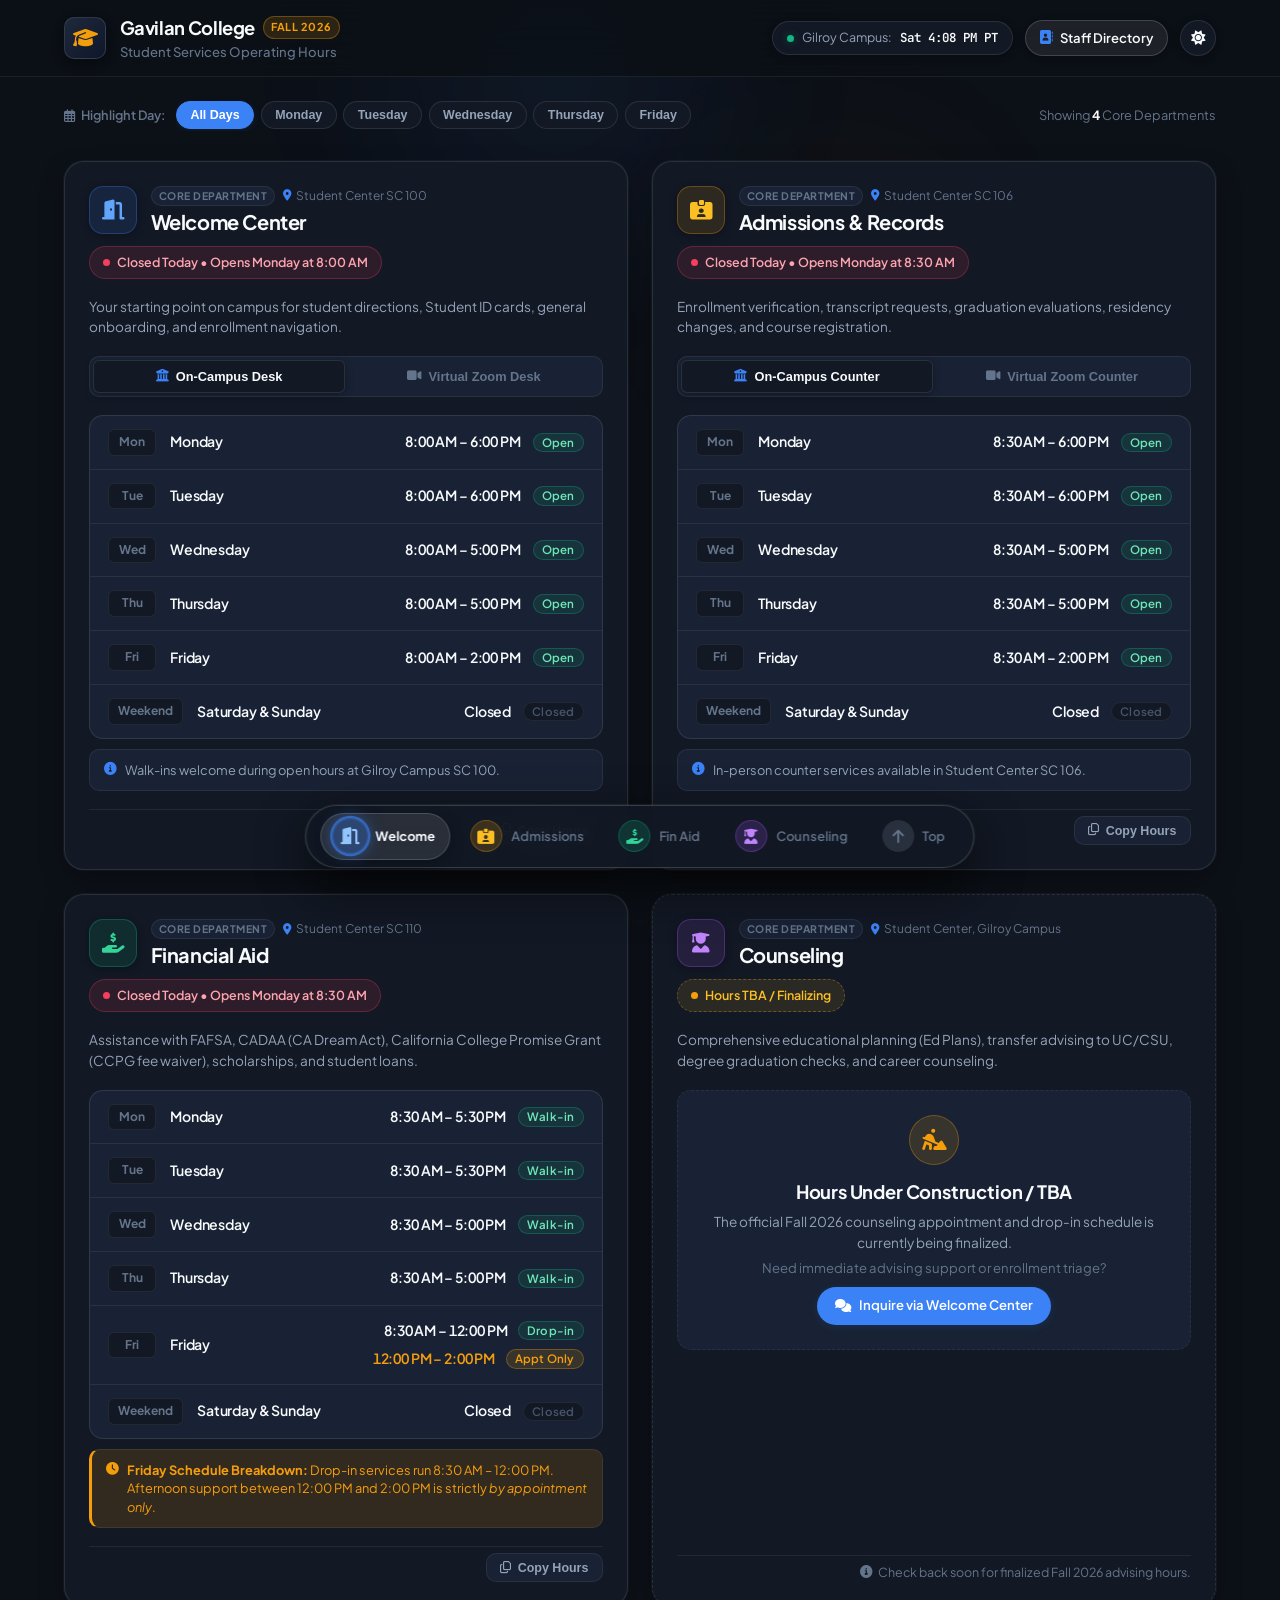
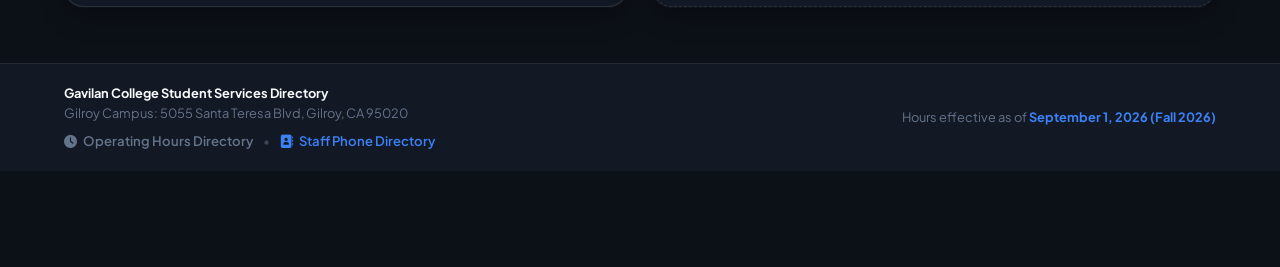
==== index.html @ 933416ef "Add files via upload" ====
<!DOCTYPE html>
<html lang="en" data-theme="dark">
<head>
  <meta charset="UTF-8">
  <meta name="viewport" content="width=device-width, initial-scale=1.0">
  <meta name="description" content="Gavilan College Student Services & Operating Hours Directory. Modern Fall 2026 hours for Welcome Center, Admissions & Records, Financial Aid, and Counseling.">
  <title>Gavilan College | Student Services Hours</title>

  <!-- Google Fonts: Plus Jakarta Sans for high-end modern tech/app aesthetic -->
  <link rel="preconnect" href="https://fonts.googleapis.com">
  <link rel="preconnect" href="https://fonts.gstatic.com" crossorigin>
  <link href="https://fonts.googleapis.com/css2?family=Plus+Jakarta+Sans:wght@400;500;600;700;800&family=JetBrains+Mono:wght@500;600&display=swap" rel="stylesheet">

  <!-- Font Awesome 6 Icons -->
  <link rel="stylesheet" href="https://cdnjs.cloudflare.com/ajax/libs/font-awesome/6.5.1/css/all.min.css">

  <!-- Ultra-Modern Stylesheet -->
  <link rel="stylesheet" href="styles.css">
</head>
<body>

  <!-- Top Navigation / Minimalist Glass Header -->
  <header class="site-header">
    <div class="header-container">
      <a href="#" class="brand-group" aria-label="Gavilan College Student Services Home">
        <div class="brand-logo-badge">
          <i class="fas fa-graduation-cap"></i>
        </div>
        <div class="brand-text">
          <div class="brand-title-row">
            <span class="brand-college">Gavilan College</span>
            <span class="term-badge">Fall 2026</span>
          </div>
          <span class="page-title">Student Services Operating Hours</span>
        </div>
      </a>

      <!-- Live Pacific Time & Theme Toggle -->
      <div class="header-actions">
        <div class="status-indicator">
          <span class="pulse-dot"></span>
          <span class="status-label">Gilroy Campus:</span>
          <strong id="live-pacific-clock" class="live-clock">--:-- -- PT</strong>
        </div>
        <!-- Subtle Staff Directory Link Button -->
        <a href="directory.html" class="header-link-btn" title="View Staff Phone & Extension Directory" aria-label="Staff Phone Directory">
          <i class="fas fa-address-book"></i>
          <span>Staff Directory</span>
        </a>
        <!-- Light / Dark Mode Switcher (Defaults to Dark Mode) -->
        <button id="theme-toggle-btn" class="theme-toggle-btn" title="Toggle Light / Dark Mode" aria-label="Toggle Color Theme">
          <i class="fas fa-sun" id="theme-icon"></i>
        </button>
      </div>
    </div>
  </header>

  <!-- Main Content Layout -->
  <main class="main-wrapper">
    
    <!-- Day Filter & Controls Section -->
    <section class="controls-section" aria-label="Day Filter Controls">
      <div class="controls-container">
        
        <!-- Filter Row: Day Selection Pills -->
        <div class="filter-row">
          <div class="filter-group">
            <span class="filter-title"><i class="far fa-calendar-alt"></i> Highlight Day:</span>
            <div class="day-tabs-group" id="day-tabs" role="tablist">
              <button class="day-tab-btn active" data-day="all" role="tab">All Days</button>
              <button class="day-tab-btn" data-day="1" role="tab">Monday</button>
              <button class="day-tab-btn" data-day="2" role="tab">Tuesday</button>
              <button class="day-tab-btn" data-day="3" role="tab">Wednesday</button>
              <button class="day-tab-btn" data-day="4" role="tab">Thursday</button>
              <button class="day-tab-btn" data-day="5" role="tab">Friday</button>
            </div>
          </div>

          <div class="quick-stats" id="results-count">
            Showing <strong>4</strong> Core Departments
          </div>
        </div>

      </div>
    </section>

    <!-- Services Cards Grid Section -->
    <section class="directory-section">
      <div class="directory-container">

        <div class="services-grid" id="services-grid">

          <!-- ========================================================
               1. WELCOME CENTER CARD
               ======================================================== -->
          <article class="service-card" id="card-welcome-center" data-keywords="welcome center info orientation front desk campus tour student id help directions navigation">
            <div class="card-header">
              <div class="card-title-group">
                <div class="dept-icon-box icon-blue">
                  <i class="fas fa-door-open"></i>
                </div>
                <div>
                  <div class="dept-meta">
                    <span class="badge-core">Core Department</span>
                    <span class="dept-location"><i class="fas fa-location-dot"></i> Student Center SC 100</span>
                  </div>
                  <h2 class="dept-name">Welcome Center</h2>
                </div>
              </div>
              <div class="live-status-pill status-calc" data-dept="welcome-center">
                <span class="status-dot"></span>
                <span class="status-text">Checking hours...</span>
              </div>
            </div>

            <p class="dept-desc">
              Your starting point on campus for student directions, Student ID cards, general onboarding, and enrollment navigation.
            </p>

            <!-- Delivery Mode Selector (Campus Desk vs Virtual Zoom) -->
            <div class="mode-tabs" role="tablist">
              <button class="mode-btn active" data-target="welcome-inperson" role="tab" aria-selected="true">
                <i class="fas fa-building-columns"></i> On-Campus Desk
              </button>
              <button class="mode-btn" data-target="welcome-zoom" role="tab" aria-selected="false">
                <i class="fas fa-video"></i> Virtual Zoom Desk
              </button>
            </div>

            <!-- In-Person Hours List -->
            <div class="schedule-panel active" id="welcome-inperson">
              <div class="schedule-list-wrap">
                <div class="schedule-row day-row" data-day="1">
                  <div class="schedule-row-left">
                    <span class="day-badge">Mon</span>
                    <span class="day-full-name">Monday</span>
                  </div>
                  <div class="schedule-row-right">
                    <span class="time-slot">8:00 AM – 6:00 PM</span>
                    <span class="badge-tag tag-open">Open</span>
                  </div>
                </div>
                <div class="schedule-row day-row" data-day="2">
                  <div class="schedule-row-left">
                    <span class="day-badge">Tue</span>
                    <span class="day-full-name">Tuesday</span>
                  </div>
                  <div class="schedule-row-right">
                    <span class="time-slot">8:00 AM – 6:00 PM</span>
                    <span class="badge-tag tag-open">Open</span>
                  </div>
                </div>
                <div class="schedule-row day-row" data-day="3">
                  <div class="schedule-row-left">
                    <span class="day-badge">Wed</span>
                    <span class="day-full-name">Wednesday</span>
                  </div>
                  <div class="schedule-row-right">
                    <span class="time-slot">8:00 AM – 5:00 PM</span>
                    <span class="badge-tag tag-open">Open</span>
                  </div>
                </div>
                <div class="schedule-row day-row" data-day="4">
                  <div class="schedule-row-left">
                    <span class="day-badge">Thu</span>
                    <span class="day-full-name">Thursday</span>
                  </div>
                  <div class="schedule-row-right">
                    <span class="time-slot">8:00 AM – 5:00 PM</span>
                    <span class="badge-tag tag-open">Open</span>
                  </div>
                </div>
                <div class="schedule-row day-row" data-day="5">
                  <div class="schedule-row-left">
                    <span class="day-badge">Fri</span>
                    <span class="day-full-name">Friday</span>
                  </div>
                  <div class="schedule-row-right">
                    <span class="time-slot">8:00 AM – 2:00 PM</span>
                    <span class="badge-tag tag-open">Open</span>
                  </div>
                </div>
                <div class="schedule-row day-row" data-day="6">
                  <div class="schedule-row-left">
                    <span class="day-badge">Weekend</span>
                    <span class="day-full-name text-muted">Saturday &amp; Sunday</span>
                  </div>
                  <div class="schedule-row-right">
                    <span class="time-slot text-muted">Closed</span>
                    <span class="badge-tag tag-closed">Closed</span>
                  </div>
                </div>
              </div>
              <div class="schedule-note">
                <i class="fas fa-info-circle"></i>
                <span>Walk-ins welcome during open hours at Gilroy Campus SC 100.</span>
              </div>
            </div>

            <!-- Zoom Hours List -->
            <div class="schedule-panel" id="welcome-zoom" style="display: none;">
              <div class="schedule-list-wrap">
                <div class="schedule-row day-row" data-day="1">
                  <div class="schedule-row-left">
                    <span class="day-badge">Mon</span>
                    <span class="day-full-name">Monday</span>
                  </div>
                  <div class="schedule-row-right">
                    <span class="time-slot">8:00 AM – 6:00 PM</span>
                    <span class="badge-tag tag-zoom">Zoom Desk</span>
                  </div>
                </div>
                <div class="schedule-row day-row" data-day="2">
                  <div class="schedule-row-left">
                    <span class="day-badge">Tue</span>
                    <span class="day-full-name">Tuesday</span>
                  </div>
                  <div class="schedule-row-right">
                    <span class="time-slot">8:00 AM – 6:00 PM</span>
                    <span class="badge-tag tag-zoom">Zoom Desk</span>
                  </div>
                </div>
                <div class="schedule-row day-row" data-day="3">
                  <div class="schedule-row-left">
                    <span class="day-badge">Wed</span>
                    <span class="day-full-name">Wednesday</span>
                  </div>
                  <div class="schedule-row-right">
                    <span class="time-slot">8:00 AM – 5:00 PM</span>
                    <span class="badge-tag tag-zoom">Zoom Desk</span>
                  </div>
                </div>
                <div class="schedule-row day-row" data-day="4">
                  <div class="schedule-row-left">
                    <span class="day-badge">Thu</span>
                    <span class="day-full-name">Thursday</span>
                  </div>
                  <div class="schedule-row-right">
                    <span class="time-slot">8:00 AM – 5:00 PM</span>
                    <span class="badge-tag tag-zoom">Zoom Desk</span>
                  </div>
                </div>
                <div class="schedule-row day-row" data-day="5">
                  <div class="schedule-row-left">
                    <span class="day-badge">Fri</span>
                    <span class="day-full-name">Friday</span>
                  </div>
                  <div class="schedule-row-right">
                    <span class="time-slot">8:00 AM – 2:00 PM</span>
                    <span class="badge-tag tag-zoom">Zoom Desk</span>
                  </div>
                </div>
                <div class="schedule-row day-row" data-day="6">
                  <div class="schedule-row-left">
                    <span class="day-badge">Weekend</span>
                    <span class="day-full-name text-muted">Saturday &amp; Sunday</span>
                  </div>
                  <div class="schedule-row-right">
                    <span class="time-slot text-muted">Closed</span>
                    <span class="badge-tag tag-closed">Closed</span>
                  </div>
                </div>
              </div>
              <div class="schedule-note">
                <i class="fas fa-video"></i>
                <span>Virtual Zoom lobby mirrors standard Welcome Center desk hours.</span>
              </div>
            </div>

            <div class="card-footer">
              <button class="btn-copy-hours" data-card="card-welcome-center">
                <i class="far fa-copy"></i> Copy Hours
              </button>
            </div>
          </article>


          <!-- ========================================================
               2. ADMISSIONS AND RECORDS CARD
               ======================================================== -->
          <article class="service-card" id="card-admissions-records" data-keywords="admissions records a&r transcripts registration enroll classes graduation residency petition">
            <div class="card-header">
              <div class="card-title-group">
                <div class="dept-icon-box icon-gold">
                  <i class="fas fa-id-card-clip"></i>
                </div>
                <div>
                  <div class="dept-meta">
                    <span class="badge-core">Core Department</span>
                    <span class="dept-location"><i class="fas fa-location-dot"></i> Student Center SC 106</span>
                  </div>
                  <h2 class="dept-name">Admissions &amp; Records</h2>
                </div>
              </div>
              <div class="live-status-pill status-calc" data-dept="admissions-records">
                <span class="status-dot"></span>
                <span class="status-text">Checking hours...</span>
              </div>
            </div>

            <p class="dept-desc">
              Enrollment verification, transcript requests, graduation evaluations, residency changes, and course registration.
            </p>

            <!-- Delivery Mode Selector -->
            <div class="mode-tabs" role="tablist">
              <button class="mode-btn active" data-target="ar-inperson" role="tab" aria-selected="true">
                <i class="fas fa-building-columns"></i> On-Campus Counter
              </button>
              <button class="mode-btn" data-target="ar-zoom" role="tab" aria-selected="false">
                <i class="fas fa-video"></i> Virtual Zoom Counter
              </button>
            </div>

            <!-- In-Person Hours List -->
            <div class="schedule-panel active" id="ar-inperson">
              <div class="schedule-list-wrap">
                <div class="schedule-row day-row" data-day="1">
                  <div class="schedule-row-left">
                    <span class="day-badge">Mon</span>
                    <span class="day-full-name">Monday</span>
                  </div>
                  <div class="schedule-row-right">
                    <span class="time-slot">8:30 AM – 6:00 PM</span>
                    <span class="badge-tag tag-open">Open</span>
                  </div>
                </div>
                <div class="schedule-row day-row" data-day="2">
                  <div class="schedule-row-left">
                    <span class="day-badge">Tue</span>
                    <span class="day-full-name">Tuesday</span>
                  </div>
                  <div class="schedule-row-right">
                    <span class="time-slot">8:30 AM – 6:00 PM</span>
                    <span class="badge-tag tag-open">Open</span>
                  </div>
                </div>
                <div class="schedule-row day-row" data-day="3">
                  <div class="schedule-row-left">
                    <span class="day-badge">Wed</span>
                    <span class="day-full-name">Wednesday</span>
                  </div>
                  <div class="schedule-row-right">
                    <span class="time-slot">8:30 AM – 5:00 PM</span>
                    <span class="badge-tag tag-open">Open</span>
                  </div>
                </div>
                <div class="schedule-row day-row" data-day="4">
                  <div class="schedule-row-left">
                    <span class="day-badge">Thu</span>
                    <span class="day-full-name">Thursday</span>
                  </div>
                  <div class="schedule-row-right">
                    <span class="time-slot">8:30 AM – 5:00 PM</span>
                    <span class="badge-tag tag-open">Open</span>
                  </div>
                </div>
                <div class="schedule-row day-row" data-day="5">
                  <div class="schedule-row-left">
                    <span class="day-badge">Fri</span>
                    <span class="day-full-name">Friday</span>
                  </div>
                  <div class="schedule-row-right">
                    <span class="time-slot">8:30 AM – 2:00 PM</span>
                    <span class="badge-tag tag-open">Open</span>
                  </div>
                </div>
                <div class="schedule-row day-row" data-day="6">
                  <div class="schedule-row-left">
                    <span class="day-badge">Weekend</span>
                    <span class="day-full-name text-muted">Saturday &amp; Sunday</span>
                  </div>
                  <div class="schedule-row-right">
                    <span class="time-slot text-muted">Closed</span>
                    <span class="badge-tag tag-closed">Closed</span>
                  </div>
                </div>
              </div>
              <div class="schedule-note">
                <i class="fas fa-info-circle"></i>
                <span>In-person counter services available in Student Center SC 106.</span>
              </div>
            </div>

            <!-- Zoom Hours List -->
            <div class="schedule-panel" id="ar-zoom" style="display: none;">
              <div class="schedule-list-wrap">
                <div class="schedule-row day-row" data-day="1">
                  <div class="schedule-row-left">
                    <span class="day-badge">Mon</span>
                    <span class="day-full-name">Monday</span>
                  </div>
                  <div class="schedule-row-right">
                    <span class="time-slot">10:00 AM – 3:00 PM</span>
                    <span class="badge-tag tag-zoom">Zoom Desk</span>
                  </div>
                </div>
                <div class="schedule-row day-row" data-day="2">
                  <div class="schedule-row-left">
                    <span class="day-badge">Tue</span>
                    <span class="day-full-name">Tuesday</span>
                  </div>
                  <div class="schedule-row-right">
                    <span class="time-slot">10:00 AM – 3:00 PM</span>
                    <span class="badge-tag tag-zoom">Zoom Desk</span>
                  </div>
                </div>
                <div class="schedule-row day-row" data-day="3">
                  <div class="schedule-row-left">
                    <span class="day-badge">Wed</span>
                    <span class="day-full-name">Wednesday</span>
                  </div>
                  <div class="schedule-row-right">
                    <span class="time-slot">10:00 AM – 3:00 PM</span>
                    <span class="badge-tag tag-zoom">Zoom Desk</span>
                  </div>
                </div>
                <div class="schedule-row day-row" data-day="4">
                  <div class="schedule-row-left">
                    <span class="day-badge">Thu</span>
                    <span class="day-full-name">Thursday</span>
                  </div>
                  <div class="schedule-row-right">
                    <span class="time-slot">10:00 AM – 3:00 PM</span>
                    <span class="badge-tag tag-zoom">Zoom Desk</span>
                  </div>
                </div>
                <div class="schedule-row day-row" data-day="5">
                  <div class="schedule-row-left">
                    <span class="day-badge">Fri</span>
                    <span class="day-full-name text-muted">Friday</span>
                  </div>
                  <div class="schedule-row-right">
                    <span class="time-slot text-muted">Not Available</span>
                    <span class="badge-tag tag-closed">Unavailable</span>
                  </div>
                </div>
                <div class="schedule-row day-row" data-day="6">
                  <div class="schedule-row-left">
                    <span class="day-badge">Weekend</span>
                    <span class="day-full-name text-muted">Saturday &amp; Sunday</span>
                  </div>
                  <div class="schedule-row-right">
                    <span class="time-slot text-muted">Closed</span>
                    <span class="badge-tag tag-closed">Closed</span>
                  </div>
                </div>
              </div>
              <div class="schedule-note alert-warning">
                <i class="fas fa-exclamation-triangle"></i>
                <span><strong>Friday Notice:</strong> Zoom counter is Not Available on Fridays. Please visit the in-person counter (8:30 AM – 2:00 PM).</span>
              </div>
            </div>

            <div class="card-footer">
              <button class="btn-copy-hours" data-card="card-admissions-records">
                <i class="far fa-copy"></i> Copy Hours
              </button>
            </div>
          </article>


          <!-- ========================================================
               3. FINANCIAL AID CARD
               ======================================================== -->
          <article class="service-card" id="card-financial-aid" data-keywords="financial aid fafsa dream act grants scholarships loans promise grant fee waiver tuition money">
            <div class="card-header">
              <div class="card-title-group">
                <div class="dept-icon-box icon-emerald">
                  <i class="fas fa-hand-holding-dollar"></i>
                </div>
                <div>
                  <div class="dept-meta">
                    <span class="badge-core">Core Department</span>
                    <span class="dept-location"><i class="fas fa-location-dot"></i> Student Center SC 110</span>
                  </div>
                  <h2 class="dept-name">Financial Aid</h2>
                </div>
              </div>
              <div class="live-status-pill status-calc" data-dept="financial-aid">
                <span class="status-dot"></span>
                <span class="status-text">Checking hours...</span>
              </div>
            </div>

            <p class="dept-desc">
              Assistance with FAFSA, CADAA (CA Dream Act), California College Promise Grant (CCPG fee waiver), scholarships, and student loans.
            </p>

            <div class="schedule-panel active">
              <div class="schedule-list-wrap">
                <div class="schedule-row day-row" data-day="1">
                  <div class="schedule-row-left">
                    <span class="day-badge">Mon</span>
                    <span class="day-full-name">Monday</span>
                  </div>
                  <div class="schedule-row-right">
                    <span class="time-slot">8:30 AM – 5:30 PM</span>
                    <span class="badge-tag tag-open">Walk-in</span>
                  </div>
                </div>
                <div class="schedule-row day-row" data-day="2">
                  <div class="schedule-row-left">
                    <span class="day-badge">Tue</span>
                    <span class="day-full-name">Tuesday</span>
                  </div>
                  <div class="schedule-row-right">
                    <span class="time-slot">8:30 AM – 5:30 PM</span>
                    <span class="badge-tag tag-open">Walk-in</span>
                  </div>
                </div>
                <div class="schedule-row day-row" data-day="3">
                  <div class="schedule-row-left">
                    <span class="day-badge">Wed</span>
                    <span class="day-full-name">Wednesday</span>
                  </div>
                  <div class="schedule-row-right">
                    <span class="time-slot">8:30 AM – 5:00 PM</span>
                    <span class="badge-tag tag-open">Walk-in</span>
                  </div>
                </div>
                <div class="schedule-row day-row" data-day="4">
                  <div class="schedule-row-left">
                    <span class="day-badge">Thu</span>
                    <span class="day-full-name">Thursday</span>
                  </div>
                  <div class="schedule-row-right">
                    <span class="time-slot">8:30 AM – 5:00 PM</span>
                    <span class="badge-tag tag-open">Walk-in</span>
                  </div>
                </div>
                <div class="schedule-row day-row friday-split-row" data-day="5">
                  <div class="schedule-row-left">
                    <span class="day-badge">Fri</span>
                    <span class="day-full-name">Friday</span>
                  </div>
                  <div class="schedule-row-right">
                    <div class="split-times-col">
                      <div class="split-slot-row">
                        <span class="time-slot">8:30 AM – 12:00 PM</span>
                        <span class="badge-tag tag-open">Drop-in</span>
                      </div>
                      <div class="split-slot-row">
                        <span class="time-slot sub-time">12:00 PM – 2:00 PM</span>
                        <span class="badge-tag tag-split">Appt Only</span>
                      </div>
                    </div>
                  </div>
                </div>
                <div class="schedule-row day-row" data-day="6">
                  <div class="schedule-row-left">
                    <span class="day-badge">Weekend</span>
                    <span class="day-full-name text-muted">Saturday &amp; Sunday</span>
                  </div>
                  <div class="schedule-row-right">
                    <span class="time-slot text-muted">Closed</span>
                    <span class="badge-tag tag-closed">Closed</span>
                  </div>
                </div>
              </div>

              <!-- Friday Specific Callout -->
              <div class="schedule-note alert-special">
                <i class="fas fa-clock"></i>
                <div>
                  <strong>Friday Schedule Breakdown:</strong> Drop-in services run 8:30 AM – 12:00 PM. Afternoon support between 12:00 PM and 2:00 PM is strictly <em>by appointment only</em>.
                </div>
              </div>
            </div>

            <div class="card-footer">
              <button class="btn-copy-hours" data-card="card-financial-aid">
                <i class="far fa-copy"></i> Copy Hours
              </button>
            </div>
          </article>


          <!-- ========================================================
               4. COUNSELING CARD
               ======================================================== -->
          <article class="service-card card-tba" id="card-counseling" data-keywords="counseling academic advising ed plan educational plan transfer career graduation counselor appointment">
            <div class="card-header">
              <div class="card-title-group">
                <div class="dept-icon-box icon-purple">
                  <i class="fas fa-user-graduate"></i>
                </div>
                <div>
                  <div class="dept-meta">
                    <span class="badge-core">Core Department</span>
                    <span class="dept-location"><i class="fas fa-location-dot"></i> Student Center, Gilroy Campus</span>
                  </div>
                  <h2 class="dept-name">Counseling</h2>
                </div>
              </div>
              <div class="live-status-pill status-tba">
                <span class="status-dot"></span>
                <span>Hours TBA / Finalizing</span>
              </div>
            </div>

            <p class="dept-desc">
              Comprehensive educational planning (Ed Plans), transfer advising to UC/CSU, degree graduation checks, and career counseling.
            </p>

            <!-- Under Construction Notice Box -->
            <div class="tba-banner-box">
              <div class="tba-icon-large">
                <i class="fas fa-person-digging"></i>
              </div>
              <div class="tba-content">
                <h3 class="tba-title">Hours Under Construction / TBA</h3>
                <p class="tba-desc">
                  The official Fall 2026 counseling appointment and drop-in schedule is currently being finalized.
                </p>
                <div class="tba-action-box">
                  <span>Need immediate advising support or enrollment triage?</span>
                  <a href="#card-welcome-center" class="btn-tba-referral" id="counseling-referral-btn">
                    <i class="fas fa-comments"></i> Inquire via Welcome Center
                  </a>
                </div>
              </div>
            </div>

            <div class="card-footer">
              <span class="tba-footer-note"><i class="fas fa-info-circle"></i> Check back soon for finalized Fall 2026 advising hours.</span>
            </div>
          </article>

        </div><!-- /services-grid -->

        <!-- No Results Fallback -->
        <div class="no-results-state" id="no-results" style="display: none;">
          <i class="fas fa-search"></i>
          <h3>No matching services found</h3>
          <p>Try searching for Welcome Center, Admissions, Financial Aid, or Counseling.</p>
          <button class="btn-reset-search" id="btn-reset-search">View All Departments</button>
        </div>

      </div>
    </section>

  </main>

  <!-- Floating Mobile Quick Jump Dock (Sticky on mobile for instant 1-thumb teleportation) -->
  <nav class="mobile-quick-dock" id="mobile-quick-dock" aria-label="Mobile Quick Teleport Navigation">
    <div class="mobile-dock-inner">
      <button class="dock-btn" data-target="card-welcome-center" title="Jump to Welcome Center" aria-label="Jump to Welcome Center">
        <div class="dock-icon-wrap icon-blue">
          <i class="fas fa-door-open"></i>
        </div>
        <span class="dock-label">Welcome</span>
      </button>
      <button class="dock-btn" data-target="card-admissions-records" title="Jump to Admissions & Records" aria-label="Jump to Admissions & Records">
        <div class="dock-icon-wrap icon-gold">
          <i class="fas fa-id-card-clip"></i>
        </div>
        <span class="dock-label">Admissions</span>
      </button>
      <button class="dock-btn" data-target="card-financial-aid" title="Jump to Financial Aid" aria-label="Jump to Financial Aid">
        <div class="dock-icon-wrap icon-emerald">
          <i class="fas fa-hand-holding-dollar"></i>
        </div>
        <span class="dock-label">Fin Aid</span>
      </button>
      <button class="dock-btn" data-target="card-counseling" title="Jump to Counseling" aria-label="Jump to Counseling">
        <div class="dock-icon-wrap icon-purple">
          <i class="fas fa-user-graduate"></i>
        </div>
        <span class="dock-label">Counseling</span>
      </button>
      <button class="dock-btn dock-top-btn" id="dock-btn-top" title="Back to Top" aria-label="Back to top">
        <div class="dock-icon-wrap icon-gray">
          <i class="fas fa-arrow-up"></i>
        </div>
        <span class="dock-label">Top</span>
      </button>
    </div>
  </nav>

  <!-- Clean Minimalist Footer -->
  <footer class="site-footer">
    <div class="footer-container">
      <div class="footer-left">
        <strong>Gavilan College Student Services Directory</strong>
        <span>Gilroy Campus: 5055 Santa Teresa Blvd, Gilroy, CA 95020</span>
        <div class="footer-nav-links">
          <span class="footer-sub-link active"><i class="fas fa-clock"></i> Operating Hours Directory</span>
          <span class="footer-dot">•</span>
          <a href="directory.html" class="footer-sub-link"><i class="fas fa-address-book"></i> Staff Phone Directory</a>
        </div>
      </div>
      <div class="footer-right">
        <span>Hours effective as of <strong>September 1, 2026 (Fall 2026)</strong></span>
      </div>
    </div>
  </footer>

  <!-- Toast Notification Popup -->
  <div class="toast-popup" id="toast-popup" role="status" aria-live="polite">
    <i class="fas fa-check-circle"></i>
    <span id="toast-text">Hours copied to clipboard!</span>
  </div>

  <!-- Vanilla JavaScript -->
  <script src="script.js"></script>
</body>
</html>
---- styles.css ----
/* ==========================================================================
   Gavilan College Student Services Hours Directory
   Ultra-Modern App Design System (Linear / Apple / Modern Web Aesthetic)
   Default: Sleek Refined Dark Mode (with smooth Light Mode option)
   ========================================================================== */

/* --------------------------------------------------------------------------
   Design Tokens & Color Palette
   -------------------------------------------------------------------------- */
:root {
  /* Default: Sleek Refined Dark Mode (Sophisticated Midnight Charcoal/Navy) */
  --bg-app: #0c1017;
  --bg-surface: #121824;
  --bg-surface-elevated: #182234;
  --bg-surface-hover: #1e2a40;
  --bg-input: #0e1420;
  --bg-header: rgba(12, 16, 23, 0.82);

  /* Brand Accents */
  --accent-primary: #3b82f6;       /* Radiant Electric Blue */
  --accent-primary-hover: #60a5fa;
  --accent-primary-glow: rgba(59, 130, 246, 0.25);
  --accent-primary-subtle: rgba(59, 130, 246, 0.12);

  --accent-gold: #f59e0b;          /* Gavilan Amber/Gold */
  --accent-gold-light: rgba(245, 158, 11, 0.14);
  --accent-gold-border: rgba(245, 158, 11, 0.32);
  --accent-gold-glow: rgba(245, 158, 11, 0.2);

  --accent-cardinal: #ef4444;      /* Gavilan Cardinal Red */
  --accent-cardinal-subtle: rgba(239, 68, 68, 0.12);

  /* Status Colors */
  --status-open: #10b981;
  --status-open-text: #6ee7b7;
  --status-open-bg: rgba(16, 185, 129, 0.12);
  --status-open-border: rgba(16, 185, 129, 0.28);
  --status-open-glow: rgba(16, 185, 129, 0.35);

  --status-closing: #f59e0b;
  --status-closing-text: #fde68a;
  --status-closing-bg: rgba(245, 158, 11, 0.15);
  --status-closing-border: rgba(245, 158, 11, 0.35);

  --status-closed: #f43f5e;
  --status-closed-text: #fda4af;
  --status-closed-bg: rgba(244, 63, 94, 0.12);
  --status-closed-border: rgba(244, 63, 94, 0.28);

  --status-zoom-text: #38bdf8;
  --status-zoom-bg: rgba(56, 189, 248, 0.12);
  --status-zoom-border: rgba(56, 189, 248, 0.28);

  --status-tba-text: #fbbf24;
  --status-tba-bg: rgba(251, 191, 36, 0.1);
  --status-tba-border: rgba(251, 191, 36, 0.3);

  /* Typography Colors */
  --text-main: #f8fafc;
  --text-secondary: #94a3b8;
  --text-muted: #64748b;
  --text-dim: #475569;

  /* Borders & Glass */
  --border-subtle: rgba(255, 255, 255, 0.07);
  --border-card: rgba(255, 255, 255, 0.1);
  --border-card-hover: rgba(255, 255, 255, 0.18);
  --border-focus: #3b82f6;

  /* Shadows */
  --shadow-sm: 0 2px 8px rgba(0, 0, 0, 0.25);
  --shadow-card: 0 10px 30px -10px rgba(0, 0, 0, 0.5), 0 0 1px 1px rgba(255, 255, 255, 0.05);
  --shadow-card-hover: 0 20px 40px -12px rgba(0, 0, 0, 0.65), 0 0 1px 1px rgba(255, 255, 255, 0.12);
  --shadow-glow: 0 0 24px rgba(59, 130, 246, 0.2);

  /* Radius */
  --radius-xs: 6px;
  --radius-sm: 10px;
  --radius-md: 14px;
  --radius-lg: 20px;
  --radius-full: 9999px;

  /* Typography Stack */
  --font-sans: 'Plus Jakarta Sans', -apple-system, BlinkMacSystemFont, "Segoe UI", Roboto, sans-serif;
  --font-mono: 'JetBrains Mono', monospace;

  --transition: 0.2s cubic-bezier(0.4, 0, 0.2, 1);
}

/* --------------------------------------------------------------------------
   Light Mode (Clean, Crisp Contemporary Light Theme)
   -------------------------------------------------------------------------- */
[data-theme="light"] {
  --bg-app: #f8fafc;
  --bg-surface: #ffffff;
  --bg-surface-elevated: #f1f5f9;
  --bg-surface-hover: #e2e8f0;
  --bg-input: #ffffff;
  --bg-header: rgba(248, 250, 252, 0.85);

  --accent-primary: #2563eb;
  --accent-primary-hover: #1d4ed8;
  --accent-primary-glow: rgba(37, 99, 235, 0.15);
  --accent-primary-subtle: rgba(37, 99, 235, 0.08);

  --accent-gold: #d97706;
  --accent-gold-light: #fef3c7;
  --accent-gold-border: #fde68a;
  --accent-gold-glow: rgba(217, 119, 6, 0.15);

  --accent-cardinal: #b91c1c;
  --accent-cardinal-subtle: #fee2e2;

  --status-open: #059669;
  --status-open-text: #065f46;
  --status-open-bg: #ecfdf5;
  --status-open-border: #a7f3d0;
  --status-open-glow: rgba(5, 150, 105, 0.2);

  --status-closing: #d97706;
  --status-closing-text: #92400e;
  --status-closing-bg: #fffbeb;
  --status-closing-border: #fde68a;

  --status-closed: #e11d48;
  --status-closed-text: #9f1239;
  --status-closed-bg: #fff1f2;
  --status-closed-border: #fecdd3;

  --status-zoom-text: #0284c7;
  --status-zoom-bg: #f0f9ff;
  --status-zoom-border: #bae6fd;

  --status-tba-text: #b45309;
  --status-tba-bg: #fefce8;
  --status-tba-border: #fef08a;

  --text-main: #0f172a;
  --text-secondary: #475569;
  --text-muted: #64748b;
  --text-dim: #94a3b8;

  --border-subtle: rgba(0, 0, 0, 0.04);
  --border-card: #e2e8f0;
  --border-card-hover: #cbd5e1;
  --border-focus: #2563eb;

  --shadow-sm: 0 1px 3px rgba(0, 0, 0, 0.05);
  --shadow-card: 0 4px 20px -2px rgba(15, 23, 42, 0.06), 0 1px 3px rgba(15, 23, 42, 0.04);
  --shadow-card-hover: 0 12px 32px -4px rgba(15, 23, 42, 0.1), 0 2px 6px rgba(15, 23, 42, 0.05);
  --shadow-glow: 0 0 24px rgba(37, 99, 235, 0.12);
}

/* --------------------------------------------------------------------------
   Reset & Base Styles
   -------------------------------------------------------------------------- */
*, *::before, *::after {
  box-sizing: border-box;
  margin: 0;
  padding: 0;
}

html {
  font-size: 16px;
  background-color: var(--bg-app);
  color: var(--text-main);
  font-family: var(--font-sans);
  scroll-behavior: smooth;
  height: 100%;
  transition: background-color var(--transition), color var(--transition);
}

body {
  min-height: 100vh;
  display: flex;
  flex-direction: column;
  background-color: var(--bg-app);
  color: var(--text-main);
  line-height: 1.55;
  -webkit-font-smoothing: antialiased;
  position: relative;
  overflow-x: hidden;
}

/* Ambient Subtle Background Orbs (Modern App Glow) */
body::before {
  content: '';
  position: fixed;
  top: -120px;
  left: 20%;
  width: 600px;
  height: 400px;
  background: radial-gradient(circle, rgba(59, 130, 246, 0.12) 0%, transparent 70%);
  filter: blur(80px);
  pointer-events: none;
  z-index: 0;
  opacity: 0.8;
}

body::after {
  content: '';
  position: fixed;
  top: 100px;
  right: 15%;
  width: 500px;
  height: 350px;
  background: radial-gradient(circle, rgba(245, 158, 11, 0.08) 0%, transparent 70%);
  filter: blur(80px);
  pointer-events: none;
  z-index: 0;
  opacity: 0.7;
}

[data-theme="light"] body::before {
  background: radial-gradient(circle, rgba(37, 99, 235, 0.06) 0%, transparent 70%);
}

[data-theme="light"] body::after {
  background: radial-gradient(circle, rgba(245, 158, 11, 0.04) 0%, transparent 70%);
}

/* --------------------------------------------------------------------------
   Header / Navigation (Floating Minimal Glass)
   -------------------------------------------------------------------------- */
.site-header {
  position: sticky;
  top: 0;
  z-index: 100;
  background: var(--bg-header);
  backdrop-filter: blur(20px);
  -webkit-backdrop-filter: blur(20px);
  border-bottom: 1px solid var(--border-subtle);
  padding: 0.85rem 0;
  transition: background var(--transition), border-color var(--transition);
}

.header-container {
  max-width: 1200px;
  margin: 0 auto;
  padding: 0 1.5rem;
  display: flex;
  align-items: center;
  justify-content: space-between;
  gap: 1.25rem;
  position: relative;
  z-index: 1;
}

.brand-group {
  display: flex;
  align-items: center;
  gap: 0.85rem;
  text-decoration: none;
  color: inherit;
}

.brand-logo-badge {
  width: 42px;
  height: 42px;
  border-radius: var(--radius-sm);
  background: linear-gradient(135deg, #1e293b, #0f172a);
  border: 1px solid rgba(255, 255, 255, 0.12);
  display: flex;
  align-items: center;
  justify-content: center;
  color: var(--accent-gold);
  font-size: 1.25rem;
  box-shadow: 0 4px 12px rgba(0, 0, 0, 0.3);
  flex-shrink: 0;
  transition: transform var(--transition);
}

.brand-group:hover .brand-logo-badge {
  transform: scale(1.05);
}

[data-theme="light"] .brand-logo-badge {
  background: linear-gradient(135deg, #0c2340, #14325a);
  color: #fbbf24;
}

.brand-text {
  display: flex;
  flex-direction: column;
}

.brand-title-row {
  display: flex;
  align-items: center;
  gap: 0.5rem;
}

.brand-college {
  font-size: 1.15rem;
  font-weight: 700;
  letter-spacing: -0.02em;
  color: var(--text-main);
}

.term-badge {
  font-size: 0.68rem;
  font-weight: 700;
  text-transform: uppercase;
  letter-spacing: 0.05em;
  background: var(--accent-gold-light);
  color: var(--accent-gold);
  border: 1px solid var(--accent-gold-border);
  padding: 2px 7px;
  border-radius: var(--radius-full);
}

.page-title {
  font-size: 0.82rem;
  font-weight: 500;
  color: var(--text-muted);
}

.header-actions {
  display: flex;
  align-items: center;
  gap: 0.75rem;
}

/* Live Clock Capsule */
.status-indicator {
  display: flex;
  align-items: center;
  gap: 0.5rem;
  background: var(--bg-surface);
  border: 1px solid var(--border-card);
  padding: 0.38rem 0.85rem;
  border-radius: var(--radius-full);
  font-size: 0.78rem;
  color: var(--text-secondary);
  box-shadow: var(--shadow-sm);
}

.pulse-dot {
  width: 7px;
  height: 7px;
  border-radius: 50%;
  background: var(--status-open);
  box-shadow: 0 0 8px var(--status-open-glow);
  animation: livePulse 2s infinite;
}

@keyframes livePulse {
  0% { transform: scale(0.95); opacity: 0.8; }
  70% { transform: scale(1.15); opacity: 1; }
  100% { transform: scale(0.95); opacity: 0.8; }
}

.live-clock {
  color: var(--text-main);
  font-family: var(--font-mono);
  font-weight: 600;
}

/* Theme Switcher Button */
.theme-toggle-btn {
  background: var(--bg-surface);
  border: 1px solid var(--border-card);
  color: var(--text-main);
  width: 36px;
  height: 36px;
  border-radius: var(--radius-full);
  display: flex;
  align-items: center;
  justify-content: center;
  cursor: pointer;
  font-size: 0.9rem;
  box-shadow: var(--shadow-sm);
  transition: var(--transition);
}

.theme-toggle-btn:hover {
  background: var(--bg-surface-elevated);
  transform: translateY(-1px);
  border-color: var(--border-card-hover);
}

/* --------------------------------------------------------------------------
   Controls & Filter Section
   -------------------------------------------------------------------------- */
.main-wrapper {
  flex: 1;
  width: 100%;
  position: relative;
  z-index: 1;
}

.controls-section {
  padding: 1.5rem 0 0.85rem;
}

.controls-container {
  max-width: 1200px;
  margin: 0 auto;
  padding: 0 1.5rem;
}

/* Filter Row & Day Pills */
.filter-row {
  display: flex;
  align-items: center;
  justify-content: space-between;
  gap: 1rem;
  flex-wrap: wrap;
}

.filter-group {
  display: flex;
  align-items: center;
  gap: 0.65rem;
  flex-wrap: wrap;
}

.filter-title {
  font-size: 0.8rem;
  font-weight: 600;
  color: var(--text-muted);
  display: flex;
  align-items: center;
  gap: 0.4rem;
}

.day-tabs-group {
  display: flex;
  align-items: center;
  gap: 0.4rem;
  overflow-x: auto;
  padding-bottom: 2px;
}

.day-tab-btn {
  background: var(--bg-surface);
  border: 1px solid var(--border-card);
  color: var(--text-secondary);
  font-size: 0.78rem;
  font-weight: 600;
  padding: 0.38rem 0.85rem;
  border-radius: var(--radius-full);
  cursor: pointer;
  transition: var(--transition);
  white-space: nowrap;
}

.day-tab-btn:hover {
  background: var(--bg-surface-hover);
  color: var(--text-main);
  border-color: var(--border-card-hover);
}

.day-tab-btn.active {
  background: var(--accent-primary);
  color: #ffffff;
  border-color: var(--accent-primary);
  box-shadow: 0 2px 10px var(--accent-primary-subtle);
}

.quick-stats {
  font-size: 0.8rem;
  color: var(--text-muted);
}

.quick-stats strong {
  color: var(--text-main);
}

/* --------------------------------------------------------------------------
   Services Grid & Contemporary Cards
   -------------------------------------------------------------------------- */
.directory-section {
  padding: 1rem 0 3.5rem;
}

.directory-container {
  max-width: 1200px;
  margin: 0 auto;
  padding: 0 1.5rem;
}

.services-grid {
  display: grid;
  grid-template-columns: 1fr;
  gap: 1.5rem;
}

@media (min-width: 900px) {
  .services-grid {
    grid-template-columns: repeat(2, 1fr);
  }
}

/* Sleek Modern Card */
.service-card {
  background: var(--bg-surface);
  border: 1px solid var(--border-card);
  border-radius: var(--radius-lg);
  padding: 1.5rem;
  display: flex;
  flex-direction: column;
  gap: 1.15rem;
  box-shadow: var(--shadow-card);
  transition: transform var(--transition), box-shadow var(--transition), border-color var(--transition);
  position: relative;
  overflow: hidden;
  scroll-margin-top: 88px;
}

.service-card:hover {
  transform: translateY(-2px);
  box-shadow: var(--shadow-card-hover);
  border-color: var(--border-card-hover);
}

.card-highlight-pulse,
.card-teleport-pulse {
  animation: cardTeleportGlow 2.2s cubic-bezier(0.16, 1, 0.3, 1) !important;
}

@keyframes cardTeleportGlow {
  0% {
    transform: translateY(-6px) scale(1.015);
    box-shadow: 0 0 0 3px var(--accent-primary), 0 20px 48px -10px var(--accent-primary-glow);
    border-color: var(--accent-primary);
  }
  40% {
    transform: translateY(-3px) scale(1.008);
    box-shadow: 0 0 0 5px rgba(59, 130, 246, 0.35), 0 16px 36px -10px var(--accent-primary-glow);
  }
  100% {
    transform: translateY(0) scale(1);
    box-shadow: var(--shadow-card);
    border-color: var(--border-card);
  }
}

/* Card Header */
.card-header {
  display: flex;
  align-items: flex-start;
  justify-content: space-between;
  gap: 0.75rem;
  flex-wrap: wrap;
}

.card-title-group {
  display: flex;
  align-items: center;
  gap: 0.85rem;
}

.dept-icon-box {
  width: 48px;
  height: 48px;
  border-radius: var(--radius-md);
  display: flex;
  align-items: center;
  justify-content: center;
  font-size: 1.25rem;
  flex-shrink: 0;
  box-shadow: var(--shadow-sm);
  transition: transform var(--transition);
}

.service-card:hover .dept-icon-box {
  transform: scale(1.04);
}

.icon-blue {
  background: rgba(59, 130, 246, 0.12);
  border: 1px solid rgba(59, 130, 246, 0.3);
  color: #60a5fa;
}

.icon-gold {
  background: rgba(245, 158, 11, 0.12);
  border: 1px solid rgba(245, 158, 11, 0.3);
  color: #fbbf24;
}

.icon-emerald {
  background: rgba(16, 185, 129, 0.12);
  border: 1px solid rgba(16, 185, 129, 0.3);
  color: #34d399;
}

.icon-purple {
  background: rgba(168, 85, 247, 0.12);
  border: 1px solid rgba(168, 85, 247, 0.3);
  color: #c084fc;
}

.dept-meta {
  display: flex;
  align-items: center;
  gap: 0.5rem;
  margin-bottom: 0.2rem;
  flex-wrap: wrap;
}

.badge-core {
  font-size: 0.65rem;
  font-weight: 700;
  text-transform: uppercase;
  letter-spacing: 0.05em;
  background: var(--bg-surface-elevated);
  color: var(--text-muted);
  border: 1px solid var(--border-subtle);
  padding: 1px 7px;
  border-radius: var(--radius-full);
}

.dept-location {
  font-size: 0.75rem;
  color: var(--text-muted);
  display: flex;
  align-items: center;
  gap: 0.3rem;
}

.dept-location i {
  color: var(--accent-primary);
  font-size: 0.7rem;
}

.dept-name {
  font-size: 1.25rem;
  font-weight: 700;
  letter-spacing: -0.02em;
  color: var(--text-main);
  line-height: 1.25;
}

.dept-desc {
  font-size: 0.85rem;
  color: var(--text-secondary);
  line-height: 1.5;
}

/* Live Status Capsule Pill */
.live-status-pill {
  display: inline-flex;
  align-items: center;
  gap: 0.45rem;
  font-size: 0.78rem;
  font-weight: 600;
  padding: 0.35rem 0.8rem;
  border-radius: var(--radius-full);
  white-space: nowrap;
  background: var(--bg-surface-elevated);
  border: 1px solid var(--border-subtle);
  color: var(--text-secondary);
}

.live-status-pill .status-dot {
  width: 7px;
  height: 7px;
  border-radius: 50%;
  flex-shrink: 0;
}

.live-status-pill.status-open {
  background: var(--status-open-bg);
  border-color: var(--status-open-border);
  color: var(--status-open-text);
}
.live-status-pill.status-open .status-dot {
  background: var(--status-open);
  box-shadow: 0 0 8px var(--status-open-glow);
}

.live-status-pill.status-closing-soon {
  background: var(--status-closing-bg);
  border-color: var(--status-closing-border);
  color: var(--status-closing-text);
}
.live-status-pill.status-closing-soon .status-dot {
  background: var(--status-closing);
}

.live-status-pill.status-closed {
  background: var(--status-closed-bg);
  border-color: var(--status-closed-border);
  color: var(--status-closed-text);
}
.live-status-pill.status-closed .status-dot {
  background: var(--status-closed);
}

.live-status-pill.status-tba {
  background: var(--status-tba-bg);
  border: 1px dashed var(--status-tba-border);
  color: var(--status-tba-text);
}
.live-status-pill.status-tba .status-dot {
  background: var(--accent-gold);
}

/* Segmented Mode Switcher Tabs */
.mode-tabs {
  display: flex;
  gap: 4px;
  background: var(--bg-surface-elevated);
  border: 1px solid var(--border-subtle);
  padding: 3px;
  border-radius: var(--radius-sm);
}

.mode-btn {
  flex: 1;
  background: transparent;
  border: none;
  color: var(--text-muted);
  font-size: 0.8rem;
  font-weight: 600;
  padding: 0.48rem 0.65rem;
  border-radius: var(--radius-xs);
  cursor: pointer;
  display: flex;
  align-items: center;
  justify-content: center;
  gap: 0.45rem;
  transition: var(--transition);
}

.mode-btn:hover {
  color: var(--text-main);
}

.mode-btn.active {
  background: var(--bg-surface);
  color: var(--text-main);
  box-shadow: 0 2px 8px rgba(0, 0, 0, 0.25);
  border: 1px solid var(--border-card);
}

.mode-btn.active i {
  color: var(--accent-primary);
}

/* --------------------------------------------------------------------------
   Modern Schedule Timeline List
   -------------------------------------------------------------------------- */
.schedule-list-wrap {
  background: var(--bg-surface-elevated);
  border: 1px solid var(--border-card);
  border-radius: var(--radius-md);
  overflow: hidden;
}

.schedule-row {
  display: flex;
  align-items: center;
  justify-content: space-between;
  padding: 0.82rem 1.15rem;
  border-bottom: 1px solid var(--border-subtle);
  transition: background-color var(--transition), opacity var(--transition);
  gap: 1rem;
}

.schedule-row:last-child {
  border-bottom: none;
}

.schedule-row.friday-split-row {
  padding: 0.95rem 1.15rem;
  align-items: center;
}

.schedule-row-left {
  display: flex;
  align-items: center;
  gap: 0.85rem;
  flex-shrink: 0;
}

.day-badge {
  font-size: 0.75rem;
  font-weight: 700;
  color: var(--text-muted);
  background: var(--bg-surface);
  border: 1px solid var(--border-subtle);
  padding: 3px 9px;
  border-radius: var(--radius-xs);
  min-width: 48px;
  text-align: center;
  transition: var(--transition);
}

.day-full-name {
  font-size: 0.88rem;
  font-weight: 600;
  color: var(--text-main);
  letter-spacing: -0.01em;
}

.schedule-row-right {
  display: flex;
  align-items: center;
  justify-content: flex-end;
  gap: 0.75rem;
  text-align: right;
}

.split-times-col {
  display: flex;
  flex-direction: column;
  gap: 0.55rem;
  align-items: flex-end;
}

.split-slot-row {
  display: flex;
  align-items: center;
  justify-content: flex-end;
  gap: 0.65rem;
  line-height: 1.25;
}

.time-slot {
  font-size: 0.88rem;
  font-weight: 600;
  color: var(--text-main);
  font-variant-numeric: tabular-nums;
  letter-spacing: -0.01em;
}

.time-slot.sub-time {
  color: var(--accent-gold);
  font-weight: 600;
}

/* Selected Day Row Highlight */
.schedule-row.highlighted-row {
  background: var(--accent-primary-subtle) !important;
  border-left: 3px solid var(--accent-primary);
}

.schedule-row.highlighted-row .day-badge {
  background: var(--accent-primary);
  color: #ffffff;
  border-color: var(--accent-primary);
}

.schedule-row.dimmed-row {
  opacity: 0.35;
}

/* Row Badge Tags */
.badge-tag {
  display: inline-flex;
  align-items: center;
  justify-content: center;
  font-size: 0.72rem;
  font-weight: 600;
  line-height: 1;
  padding: 3px 8px;
  border-radius: var(--radius-full);
  white-space: nowrap;
  letter-spacing: 0.02em;
  flex-shrink: 0;
}

.tag-open {
  background: var(--status-open-bg);
  color: var(--status-open-text);
  border: 1px solid var(--status-open-border);
}

.tag-zoom {
  background: var(--status-zoom-bg);
  color: var(--status-zoom-text);
  border: 1px solid var(--status-zoom-border);
}

.tag-closed {
  background: var(--bg-surface);
  color: var(--text-dim);
  border: 1px solid var(--border-subtle);
}

.tag-split {
  background: var(--accent-gold-light);
  color: var(--accent-gold);
  border: 1px solid var(--accent-gold-border);
}

/* Schedule Notes / Alerts */
.schedule-note {
  margin-top: 0.65rem;
  padding: 0.65rem 0.85rem;
  border-radius: var(--radius-sm);
  background: var(--bg-surface-elevated);
  border: 1px solid var(--border-subtle);
  font-size: 0.8rem;
  color: var(--text-secondary);
  display: flex;
  align-items: flex-start;
  gap: 0.55rem;
  line-height: 1.45;
}

.schedule-note i {
  color: var(--accent-primary);
  margin-top: 2px;
  flex-shrink: 0;
}

.schedule-note.alert-warning {
  background: var(--status-closed-bg);
  border-color: var(--status-closed-border);
  color: var(--status-closed-text);
}

.schedule-note.alert-warning i {
  color: var(--status-closed);
}

.schedule-note.alert-special {
  background: var(--accent-gold-light);
  border-left: 3px solid var(--accent-gold);
  color: var(--accent-gold);
}

.schedule-note.alert-special i {
  color: var(--accent-gold);
}

/* --------------------------------------------------------------------------
   Counseling Card (Clean TBA Notice)
   -------------------------------------------------------------------------- */
.card-tba {
  border-style: dashed;
  border-color: var(--border-card);
}

.tba-banner-box {
  background: var(--bg-surface-elevated);
  border: 1px dashed var(--border-subtle);
  border-radius: var(--radius-md);
  padding: 1.5rem 1.25rem;
  display: flex;
  flex-direction: column;
  align-items: center;
  text-align: center;
  gap: 0.85rem;
}

.tba-icon-large {
  width: 50px;
  height: 50px;
  border-radius: 50%;
  background: var(--accent-gold-light);
  border: 1px solid var(--accent-gold-border);
  display: flex;
  align-items: center;
  justify-content: center;
  color: var(--accent-gold);
  font-size: 1.35rem;
}

.tba-title {
  font-size: 1.15rem;
  font-weight: 700;
  letter-spacing: -0.01em;
  color: var(--text-main);
  margin-bottom: 0.25rem;
}

.tba-desc {
  font-size: 0.85rem;
  color: var(--text-secondary);
  max-width: 440px;
}

.tba-action-box {
  margin-top: 0.35rem;
  display: flex;
  flex-direction: column;
  align-items: center;
  gap: 0.5rem;
  font-size: 0.82rem;
  color: var(--text-muted);
}

.btn-tba-referral {
  background: var(--accent-primary);
  color: #ffffff;
  text-decoration: none;
  font-weight: 600;
  font-size: 0.82rem;
  padding: 0.55rem 1.15rem;
  border-radius: var(--radius-full);
  display: inline-flex;
  align-items: center;
  gap: 0.45rem;
  box-shadow: 0 2px 8px var(--accent-primary-subtle);
  transition: var(--transition);
}

.btn-tba-referral:hover {
  background: var(--accent-primary-hover);
  transform: translateY(-1px);
}

.tba-footer-note {
  font-size: 0.78rem;
  color: var(--text-muted);
  display: flex;
  align-items: center;
  gap: 0.4rem;
}

/* Card Footer */
.card-footer {
  display: flex;
  align-items: center;
  justify-content: flex-end;
  margin-top: auto;
  padding-top: 0.4rem;
  border-top: 1px solid var(--border-subtle);
}

.btn-copy-hours {
  background: var(--bg-surface-elevated);
  border: 1px solid var(--border-subtle);
  color: var(--text-secondary);
  font-size: 0.78rem;
  font-weight: 600;
  padding: 0.4rem 0.85rem;
  border-radius: var(--radius-sm);
  display: inline-flex;
  align-items: center;
  gap: 0.4rem;
  cursor: pointer;
  transition: var(--transition);
}

.btn-copy-hours:hover {
  background: var(--bg-surface-hover);
  color: var(--text-main);
  border-color: var(--border-card-hover);
}

/* --------------------------------------------------------------------------
   No Results State
   -------------------------------------------------------------------------- */
.no-results-state {
  text-align: center;
  padding: 3.5rem 1.5rem;
  background: var(--bg-surface);
  border-radius: var(--radius-lg);
  border: 1px dashed var(--border-card);
  margin-top: 1.5rem;
}

.no-results-state i {
  font-size: 2.5rem;
  color: var(--text-dim);
  margin-bottom: 0.85rem;
}

.no-results-state h3 {
  font-size: 1.2rem;
  color: var(--text-main);
  margin-bottom: 0.35rem;
}

.no-results-state p {
  color: var(--text-muted);
  font-size: 0.88rem;
  margin-bottom: 1rem;
}

.btn-reset-search {
  background: var(--accent-primary);
  color: #ffffff;
  font-weight: 600;
  font-size: 0.85rem;
  border: none;
  padding: 0.55rem 1.15rem;
  border-radius: var(--radius-sm);
  cursor: pointer;
  transition: var(--transition);
}

.btn-reset-search:hover {
  background: var(--accent-primary-hover);
}

/* --------------------------------------------------------------------------
   Footer
   -------------------------------------------------------------------------- */
.site-footer {
  margin-top: auto;
  border-top: 1px solid var(--border-subtle);
  background: var(--bg-surface);
  padding: 1.25rem 0;
  font-size: 0.8rem;
  color: var(--text-muted);
  position: relative;
  z-index: 1;
}

.footer-container {
  max-width: 1200px;
  margin: 0 auto;
  padding: 0 1.5rem;
  display: flex;
  align-items: center;
  justify-content: space-between;
  gap: 1rem;
  flex-wrap: wrap;
}

.footer-left {
  display: flex;
  flex-direction: column;
}

.footer-left strong {
  color: var(--text-main);
}

.footer-right strong {
  color: var(--accent-primary);
}

/* --------------------------------------------------------------------------
   Toast Notification
   -------------------------------------------------------------------------- */
.toast-popup {
  position: fixed;
  bottom: 2rem;
  left: 50%;
  transform: translateX(-50%) translateY(30px);
  background: var(--bg-surface-elevated);
  border: 1px solid var(--border-card);
  color: var(--text-main);
  padding: 0.6rem 1.25rem;
  border-radius: var(--radius-full);
  font-size: 0.82rem;
  font-weight: 600;
  box-shadow: 0 10px 30px rgba(0, 0, 0, 0.4);
  opacity: 0;
  pointer-events: none;
  z-index: 1000;
  display: flex;
  align-items: center;
  gap: 0.55rem;
  transition: transform 0.25s cubic-bezier(0.175, 0.885, 0.32, 1.275), opacity 0.25s ease;
}

.toast-popup i {
  color: var(--status-open);
}

.toast-popup.show {
  opacity: 1;
  transform: translateX(-50%) translateY(0);
}

/* --------------------------------------------------------------------------
   Universal Floating Quick Dock (Desktop, Tablet & Mobile Teleport Navigation)
   -------------------------------------------------------------------------- */
.mobile-quick-dock,
.floating-quick-dock {
  position: fixed;
  bottom: 2rem;
  left: 50%;
  transform: translateX(-50%);
  z-index: 999;
  display: block; /* Visible on Desktop, Tablet & Mobile */
  animation: slideUpDock 0.5s cubic-bezier(0.16, 1, 0.3, 1);
}

@keyframes slideUpDock {
  from { transform: translateX(-50%) translateY(60px); opacity: 0; }
  to { transform: translateX(-50%) translateY(0); opacity: 1; }
}

.mobile-dock-inner {
  background: rgba(18, 24, 36, 0.88);
  backdrop-filter: blur(28px);
  -webkit-backdrop-filter: blur(28px);
  border: 1px solid rgba(255, 255, 255, 0.16);
  border-radius: var(--radius-full);
  padding: 0.45rem 0.85rem;
  display: flex;
  align-items: center;
  gap: 0.35rem;
  box-shadow: 0 18px 48px rgba(0, 0, 0, 0.65), 0 0 1px 1px rgba(255, 255, 255, 0.08);
  transition: all var(--transition);
}

.mobile-dock-inner:hover {
  border-color: rgba(255, 255, 255, 0.28);
  box-shadow: 0 22px 56px rgba(0, 0, 0, 0.75), 0 0 24px rgba(59, 130, 246, 0.25);
}

[data-theme="light"] .mobile-dock-inner {
  background: rgba(255, 255, 255, 0.92);
  border-color: rgba(0, 0, 0, 0.12);
  box-shadow: 0 16px 40px rgba(15, 23, 42, 0.16), 0 0 1px 1px rgba(0, 0, 0, 0.06);
}

[data-theme="light"] .mobile-dock-inner:hover {
  border-color: rgba(37, 99, 235, 0.35);
  box-shadow: 0 22px 50px rgba(15, 23, 42, 0.22), 0 0 24px rgba(37, 99, 235, 0.18);
}

.dock-btn {
  background: transparent;
  border: 1px solid transparent;
  color: var(--text-secondary);
  display: flex;
  flex-direction: row;
  align-items: center;
  gap: 0.55rem;
  padding: 0.4rem 0.85rem;
  cursor: pointer;
  border-radius: var(--radius-full);
  transition: all 0.2s cubic-bezier(0.16, 1, 0.3, 1);
  font-family: inherit;
  white-space: nowrap;
}

.dock-icon-wrap {
  width: 32px;
  height: 32px;
  border-radius: var(--radius-full);
  display: flex;
  align-items: center;
  justify-content: center;
  font-size: 0.95rem;
  transition: transform 0.2s ease, box-shadow 0.2s ease, background 0.2s ease;
  flex-shrink: 0;
}

.dock-label {
  font-size: 0.8rem;
  font-weight: 600;
  color: var(--text-muted);
  transition: color 0.2s ease, font-weight 0.2s ease;
}

.dock-btn:hover {
  background: rgba(255, 255, 255, 0.06);
}

[data-theme="light"] .dock-btn:hover {
  background: rgba(0, 0, 0, 0.04);
}

.dock-btn:hover .dock-icon-wrap,
.dock-btn:active .dock-icon-wrap,
.dock-btn.active .dock-icon-wrap {
  transform: scale(1.12);
}

.dock-btn:hover .dock-label,
.dock-btn.active .dock-label {
  color: var(--text-main);
  font-weight: 700;
}

/* Desktop Active Pill Styling */
.dock-btn.active {
  background: rgba(255, 255, 255, 0.1);
  border-color: rgba(255, 255, 255, 0.16);
  box-shadow: 0 4px 14px rgba(0, 0, 0, 0.25);
}

[data-theme="light"] .dock-btn.active {
  background: rgba(0, 0, 0, 0.05);
  border-color: rgba(0, 0, 0, 0.1);
  box-shadow: 0 2px 8px rgba(0, 0, 0, 0.05);
}

/* Department Specific Icon Base Colors */
.dock-icon-wrap.icon-blue { background: rgba(59, 130, 246, 0.18); color: #60a5fa; }
.dock-icon-wrap.icon-gold { background: rgba(245, 158, 11, 0.18); color: #fbbf24; }
.dock-icon-wrap.icon-emerald { background: rgba(16, 185, 129, 0.18); color: #34d399; }
.dock-icon-wrap.icon-purple { background: rgba(168, 85, 247, 0.18); color: #c084fc; }
.dock-icon-wrap.icon-gray { background: rgba(148, 163, 184, 0.18); color: var(--text-muted); }

/* Department Specific Active Glow Rings */
.dock-btn.active .dock-icon-wrap.icon-blue,
.dock-btn:hover .dock-icon-wrap.icon-blue {
  background: rgba(59, 130, 246, 0.3);
  color: #93c5fd;
  box-shadow: 0 0 14px rgba(59, 130, 246, 0.55), 0 0 0 2px rgba(59, 130, 246, 0.65);
}

.dock-btn.active .dock-icon-wrap.icon-gold,
.dock-btn:hover .dock-icon-wrap.icon-gold {
  background: rgba(245, 158, 11, 0.3);
  color: #fde047;
  box-shadow: 0 0 14px rgba(245, 158, 11, 0.55), 0 0 0 2px rgba(245, 158, 11, 0.65);
}

.dock-btn.active .dock-icon-wrap.icon-emerald,
.dock-btn:hover .dock-icon-wrap.icon-emerald {
  background: rgba(16, 185, 129, 0.3);
  color: #6ee7b7;
  box-shadow: 0 0 14px rgba(16, 185, 129, 0.55), 0 0 0 2px rgba(16, 185, 129, 0.65);
}

.dock-btn.active .dock-icon-wrap.icon-purple,
.dock-btn:hover .dock-icon-wrap.icon-purple {
  background: rgba(168, 85, 247, 0.3);
  color: #e9d5ff;
  box-shadow: 0 0 14px rgba(168, 85, 247, 0.55), 0 0 0 2px rgba(168, 85, 247, 0.65);
}

.dock-btn.active .dock-icon-wrap.icon-gray,
.dock-btn:hover .dock-icon-wrap.icon-gray {
  background: rgba(148, 163, 184, 0.3);
  color: #f8fafc;
  box-shadow: 0 0 14px rgba(148, 163, 184, 0.45), 0 0 0 2px rgba(148, 163, 184, 0.55);
}

/* Global Body Bottom Padding on all devices */
body {
  padding-bottom: 6rem;
}

/* --------------------------------------------------------------------------
   Mobile-Specific Polish (< 768px)
   -------------------------------------------------------------------------- */
@media (max-width: 768px) {
  body {
    padding-bottom: 5.5rem;
  }

  .mobile-quick-dock,
  .floating-quick-dock {
    bottom: 1.15rem;
    width: calc(100% - 1.25rem);
    max-width: 440px;
  }

  .mobile-dock-inner {
    padding: 0.35rem 0.45rem;
    gap: 0;
    justify-content: space-around;
  }

  .dock-btn {
    flex-direction: column;
    padding: 0.28rem 0.35rem;
    gap: 3px;
    min-width: 50px;
    background: transparent !important;
    border: none !important;
    box-shadow: none !important;
  }

  .dock-btn:hover {
    background: transparent !important;
  }

  .dock-btn.active {
    background: transparent !important;
    border: none !important;
    box-shadow: none !important;
  }

  .dock-btn.active .dock-icon-wrap {
    transform: scale(1.14) translateY(-1px);
  }

  .dock-btn.active .dock-label {
    color: var(--text-main);
    font-weight: 700;
  }

  .dock-label {
    font-size: 0.65rem;
  }

  .header-container {
    flex-direction: column;
    align-items: flex-start;
    gap: 0.75rem;
  }

  .header-actions {
    width: 100%;
    justify-content: space-between;
  }

  .filter-row {
    flex-direction: column;
    align-items: flex-start;
    gap: 0.65rem;
  }

  .filter-group {
    width: 100%;
  }

  .day-tabs-group {
    width: 100%;
    padding-bottom: 0.3rem;
  }

  .service-card {
    padding: 1.15rem;
    scroll-margin-top: 130px;
  }

  .dept-name {
    font-size: 1.15rem;
  }

  .schedule-row {
    padding: 0.65rem 0.75rem;
  }

  .day-full-name {
    font-size: 0.82rem;
  }

  .time-slot {
    font-size: 0.82rem;
  }

  .footer-container {
    flex-direction: column;
    align-items: flex-start;
  }
}

/* --------------------------------------------------------------------------
   Subtle Header & Footer Directory Navigation Links
   -------------------------------------------------------------------------- */
.header-link-btn {
  background: rgba(255, 255, 255, 0.08);
  border: 1px solid rgba(255, 255, 255, 0.16);
  color: var(--text-main);
  padding: 0.42rem 0.85rem;
  border-radius: var(--radius-full);
  font-size: 0.82rem;
  font-weight: 600;
  display: inline-flex;
  align-items: center;
  gap: 0.45rem;
  text-decoration: none;
  transition: all 0.2s cubic-bezier(0.16, 1, 0.3, 1);
  box-shadow: 0 2px 8px rgba(0, 0, 0, 0.18);
  flex-shrink: 0;
}

.header-link-btn i {
  color: var(--accent-primary);
  font-size: 0.85rem;
}

.header-link-btn:hover {
  background: rgba(59, 130, 246, 0.16);
  border-color: rgba(59, 130, 246, 0.45);
  color: #93c5fd;
  transform: translateY(-1px);
  box-shadow: 0 4px 14px rgba(59, 130, 246, 0.2);
}

[data-theme="light"] .header-link-btn {
  background: rgba(0, 0, 0, 0.05);
  border-color: rgba(0, 0, 0, 0.12);
  color: var(--text-main);
  box-shadow: 0 2px 6px rgba(0, 0, 0, 0.04);
}

[data-theme="light"] .header-link-btn:hover {
  background: rgba(37, 99, 235, 0.1);
  border-color: rgba(37, 99, 235, 0.3);
  color: var(--accent-primary);
}

.header-left-nav {
  display: flex;
  align-items: center;
  gap: 1rem;
}

.header-back-link {
  background: rgba(255, 255, 255, 0.08);
  border: 1px solid rgba(255, 255, 255, 0.16);
  color: var(--text-main);
  padding: 0.45rem 0.9rem;
  border-radius: var(--radius-full);
  font-size: 0.84rem;
  font-weight: 600;
  display: inline-flex;
  align-items: center;
  gap: 0.5rem;
  text-decoration: none;
  transition: all 0.2s cubic-bezier(0.16, 1, 0.3, 1);
  white-space: nowrap;
}

.header-back-link:hover {
  background: rgba(59, 130, 246, 0.16);
  border-color: rgba(59, 130, 246, 0.45);
  color: #93c5fd;
  transform: translateX(-2px);
}

[data-theme="light"] .header-back-link {
  background: rgba(0, 0, 0, 0.05);
  border-color: rgba(0, 0, 0, 0.12);
}

.brand-divider {
  width: 1px;
  height: 28px;
  background: var(--border-subtle);
}

.footer-nav-links {
  display: flex;
  align-items: center;
  gap: 0.65rem;
  margin-top: 0.45rem;
  font-size: 0.82rem;
  flex-wrap: wrap;
}

.footer-sub-link {
  color: var(--accent-primary);
  text-decoration: none;
  font-weight: 600;
  display: inline-flex;
  align-items: center;
  gap: 0.35rem;
  transition: color var(--transition);
}

.footer-sub-link:hover {
  color: #93c5fd;
  text-decoration: underline;
}

.footer-sub-link.active {
  color: var(--text-muted);
  cursor: default;
}

.footer-dot {
  color: var(--text-muted);
  opacity: 0.5;
}

/* --------------------------------------------------------------------------
   Staff Directory Page Layout & Search Controls
   -------------------------------------------------------------------------- */
.dir-controls-section {
  padding: 1.75rem 0 1rem;
}

.dir-controls-container {
  max-width: 1200px;
  margin: 0 auto;
  padding: 0 1.5rem;
  display: flex;
  flex-direction: column;
  gap: 1rem;
}

.dir-search-wrap {
  width: 100%;
}

.dir-search-input-box {
  position: relative;
  width: 100%;
  display: flex;
  align-items: center;
}

.dir-search-icon {
  position: absolute;
  left: 1.15rem;
  color: var(--text-muted);
  font-size: 1.1rem;
  pointer-events: none;
  transition: color var(--transition);
}

.dir-search-input {
  width: 100%;
  background: var(--bg-surface);
  border: 1px solid var(--border-card);
  border-radius: var(--radius-full);
  padding: 0.85rem 3rem 0.85rem 3.1rem;
  color: var(--text-main);
  font-family: inherit;
  font-size: 0.96rem;
  box-shadow: 0 4px 18px rgba(0, 0, 0, 0.2);
  transition: all 0.2s cubic-bezier(0.16, 1, 0.3, 1);
  outline: none;
}

.dir-search-input:focus {
  border-color: var(--accent-primary);
  box-shadow: 0 0 0 3px var(--accent-primary-subtle), 0 8px 24px rgba(0, 0, 0, 0.3);
}

.dir-search-input:focus + .dir-search-icon {
  color: var(--accent-primary);
}

.dir-search-clear {
  position: absolute;
  right: 0.9rem;
  background: rgba(255, 255, 255, 0.1);
  border: none;
  color: var(--text-muted);
  width: 28px;
  height: 28px;
  border-radius: var(--radius-full);
  display: none;
  align-items: center;
  justify-content: center;
  cursor: pointer;
  transition: all var(--transition);
}

.dir-search-clear.visible {
  display: flex;
}

.dir-search-clear:hover {
  background: rgba(255, 255, 255, 0.2);
  color: var(--text-main);
}

.dir-filter-bar {
  display: flex;
  align-items: center;
  justify-content: space-between;
  gap: 1rem;
  flex-wrap: wrap;
}

.dir-chips-group {
  display: flex;
  align-items: center;
  gap: 0.45rem;
  flex-wrap: wrap;
}

.dir-chip {
  background: var(--bg-surface);
  border: 1px solid var(--border-card);
  color: var(--text-secondary);
  padding: 0.4rem 0.85rem;
  border-radius: var(--radius-full);
  font-size: 0.8rem;
  font-weight: 600;
  cursor: pointer;
  display: inline-flex;
  align-items: center;
  gap: 0.45rem;
  transition: all var(--transition);
}

.dir-chip i {
  font-size: 0.82rem;
  opacity: 0.75;
}

.dir-chip:hover {
  border-color: var(--accent-primary);
  color: var(--text-main);
  background: var(--bg-surface-hover);
}

.dir-chip.active {
  background: var(--accent-primary);
  border-color: var(--accent-primary);
  color: #ffffff;
  box-shadow: 0 2px 10px var(--accent-primary-subtle);
}

.dir-stats-counter {
  font-size: 0.82rem;
  color: var(--text-muted);
}

.dir-stats-counter strong {
  color: var(--text-main);
}

/* --------------------------------------------------------------------------
   Directory Cards Grid & Department Cards
   -------------------------------------------------------------------------- */
.dir-results-section {
  padding: 0.75rem 0 2.5rem;
}

.dir-container {
  max-width: 1200px;
  margin: 0 auto;
  padding: 0 1.5rem;
}

.dir-cards-grid {
  display: grid;
  grid-template-columns: 1fr;
  gap: 1.25rem;
}

@media (min-width: 768px) {
  .dir-cards-grid {
    grid-template-columns: repeat(2, 1fr);
  }
}

@media (min-width: 1100px) {
  .dir-cards-grid {
    grid-template-columns: repeat(3, 1fr);
  }
}

.dir-card {
  background: var(--bg-surface);
  border: 1px solid var(--border-card);
  border-radius: var(--radius-lg);
  padding: 1.25rem;
  display: flex;
  flex-direction: column;
  gap: 0.85rem;
  box-shadow: var(--shadow-card);
  transition: transform var(--transition), box-shadow var(--transition), border-color var(--transition);
  position: relative;
  overflow: hidden;
}

.dir-card:hover {
  transform: translateY(-2px);
  box-shadow: var(--shadow-card-hover);
  border-color: var(--border-card-hover);
}

.dir-card-header {
  display: flex;
  align-items: flex-start;
  justify-content: space-between;
  gap: 0.65rem;
  padding-bottom: 0.75rem;
  border-bottom: 1px solid var(--border-subtle);
}

.dir-title-box {
  display: flex;
  align-items: center;
  gap: 0.75rem;
}

.dir-icon-badge {
  width: 38px;
  height: 38px;
  border-radius: var(--radius-md);
  display: flex;
  align-items: center;
  justify-content: center;
  font-size: 1.05rem;
  flex-shrink: 0;
}

.dir-dept-name {
  font-size: 1.02rem;
  font-weight: 700;
  color: var(--text-main);
  line-height: 1.25;
}

.dir-dept-location {
  font-size: 0.75rem;
  color: var(--text-muted);
  display: block;
  margin-top: 0.15rem;
}

.dir-badge-count {
  font-size: 0.7rem;
  font-weight: 600;
  padding: 0.2rem 0.55rem;
  border-radius: var(--radius-full);
  background: rgba(255, 255, 255, 0.08);
  color: var(--text-muted);
  white-space: nowrap;
}

/* Department Color Variants */
.dept-green .dir-icon-badge { background: rgba(16, 185, 129, 0.16); color: #34d399; border: 1px solid rgba(16, 185, 129, 0.3); }
.dept-blue .dir-icon-badge { background: rgba(59, 130, 246, 0.16); color: #60a5fa; border: 1px solid rgba(59, 130, 246, 0.3); }
.dept-coral .dir-icon-badge { background: rgba(244, 63, 94, 0.16); color: #fb7185; border: 1px solid rgba(244, 63, 94, 0.3); }
.dept-red .dir-icon-badge { background: rgba(239, 68, 68, 0.16); color: #f87171; border: 1px solid rgba(239, 68, 68, 0.3); }
.dept-pink .dir-icon-badge { background: rgba(236, 72, 153, 0.16); color: #f472b6; border: 1px solid rgba(236, 72, 153, 0.3); }
.dept-orange .dir-icon-badge { background: rgba(249, 115, 22, 0.16); color: #fb923c; border: 1px solid rgba(249, 115, 22, 0.3); }
.dept-navy .dir-icon-badge { background: rgba(30, 58, 138, 0.4); color: #93c5fd; border: 1px solid rgba(59, 130, 246, 0.4); }
.dept-gold .dir-icon-badge { background: rgba(245, 158, 11, 0.16); color: #fbbf24; border: 1px solid rgba(245, 158, 11, 0.3); }
.dept-charcoal .dir-icon-badge { background: rgba(100, 116, 139, 0.2); color: #cbd5e1; border: 1px solid rgba(148, 163, 184, 0.3); }
.dept-sage .dir-icon-badge { background: rgba(20, 184, 166, 0.16); color: #2dd4bf; border: 1px solid rgba(20, 184, 166, 0.3); }
.dept-brightred .dir-icon-badge { background: rgba(220, 38, 38, 0.18); color: #fca5a5; border: 1px solid rgba(220, 38, 38, 0.4); }
.dept-forest .dir-icon-badge { background: rgba(22, 101, 52, 0.3); color: #86efac; border: 1px solid rgba(34, 197, 94, 0.4); }
.dept-cyan .dir-icon-badge { background: rgba(6, 182, 212, 0.16); color: #22d3ee; border: 1px solid rgba(6, 182, 212, 0.3); }
.dept-maroon .dir-icon-badge { background: rgba(136, 19, 55, 0.3); color: #fda4af; border: 1px solid rgba(225, 29, 72, 0.4); }
.dept-purple .dir-icon-badge { background: rgba(168, 85, 247, 0.16); color: #c084fc; border: 1px solid rgba(168, 85, 247, 0.3); }
.dept-lime .dir-icon-badge { background: rgba(132, 204, 22, 0.16); color: #a3e635; border: 1px solid rgba(132, 204, 22, 0.3); }
.dept-steelblue .dir-icon-badge { background: rgba(71, 85, 105, 0.25); color: #94a3b8; border: 1px solid rgba(148, 163, 184, 0.35); }
.dept-violet .dir-icon-badge { background: rgba(124, 58, 237, 0.2); color: #a78bfa; border: 1px solid rgba(139, 92, 246, 0.4); }
.dept-dark .dir-icon-badge { background: rgba(30, 41, 59, 0.6); color: #f1f5f9; border: 1px solid rgba(71, 85, 105, 0.5); }
.dept-amber .dir-icon-badge { background: rgba(217, 119, 6, 0.2); color: #fcd34d; border: 1px solid rgba(245, 158, 11, 0.4); }
.dept-navyblue .dir-icon-badge { background: rgba(30, 64, 175, 0.3); color: #bfdbfe; border: 1px solid rgba(59, 130, 246, 0.4); }

/* Contacts List Rows */
.dir-contacts-list {
  display: flex;
  flex-direction: column;
  gap: 0.45rem;
}

.dir-contact-row {
  display: flex;
  align-items: center;
  justify-content: space-between;
  gap: 0.5rem;
  padding: 0.42rem 0.55rem;
  background: var(--bg-card);
  border-radius: var(--radius-sm);
  border: 1px solid var(--border-subtle);
  transition: background var(--transition), border-color var(--transition);
}

.dir-contact-row:hover {
  background: var(--bg-surface-hover);
  border-color: var(--border-card-hover);
}

.contact-info {
  display: flex;
  align-items: center;
  gap: 0.45rem;
  flex-wrap: wrap;
  min-width: 0;
}

.contact-name {
  font-size: 0.86rem;
  font-weight: 600;
  color: var(--text-main);
}

.contact-role-badge {
  font-size: 0.65rem;
  font-weight: 700;
  padding: 0.12rem 0.4rem;
  border-radius: var(--radius-full);
  background: rgba(59, 130, 246, 0.14);
  color: #60a5fa;
  border: 1px solid rgba(59, 130, 246, 0.25);
  text-transform: uppercase;
  letter-spacing: 0.03em;
}

.contact-ext-group {
  display: flex;
  align-items: center;
  gap: 0.35rem;
  flex-shrink: 0;
}

.btn-copy-ext {
  background: rgba(255, 255, 255, 0.06);
  border: 1px solid rgba(255, 255, 255, 0.12);
  color: var(--text-main);
  padding: 0.28rem 0.55rem;
  border-radius: var(--radius-sm);
  font-family: 'JetBrains Mono', monospace;
  font-size: 0.78rem;
  font-weight: 700;
  cursor: pointer;
  display: inline-flex;
  align-items: center;
  gap: 0.4rem;
  transition: all 0.15s ease;
}

.btn-copy-ext .copy-icon {
  font-size: 0.72rem;
  color: var(--text-muted);
  transition: color var(--transition);
}

.btn-copy-ext:hover {
  background: rgba(59, 130, 246, 0.18);
  border-color: rgba(59, 130, 246, 0.4);
  color: #93c5fd;
}

.btn-copy-ext:hover .copy-icon {
  color: #93c5fd;
}

.btn-copy-ext.copied {
  background: rgba(16, 185, 129, 0.25);
  border-color: rgba(16, 185, 129, 0.5);
  color: #6ee7b7;
}

.btn-call-link {
  width: 26px;
  height: 26px;
  border-radius: var(--radius-sm);
  background: rgba(255, 255, 255, 0.04);
  border: 1px solid rgba(255, 255, 255, 0.08);
  color: var(--text-muted);
  display: inline-flex;
  align-items: center;
  justify-content: center;
  font-size: 0.7rem;
  text-decoration: none;
  transition: all var(--transition);
}

.btn-call-link:hover {
  background: rgba(16, 185, 129, 0.2);
  border-color: rgba(16, 185, 129, 0.4);
  color: #34d399;
}

.highlight-query {
  background: rgba(245, 158, 11, 0.3);
  color: #fef08a;
  padding: 0.05rem 0.2rem;
  border-radius: 3px;
  font-weight: 700;
}

/* --------------------------------------------------------------------------
   Compact Phone Format Pill Bar
   -------------------------------------------------------------------------- */
.dir-format-bar-section {
  padding: 0 0 1.15rem;
}

.phone-format-pill-bar {
  background: var(--bg-surface);
  border: 1px solid var(--border-card);
  border-radius: var(--radius-full);
  padding: 0.45rem 1.15rem;
  display: flex;
  align-items: center;
  justify-content: space-between;
  gap: 0.85rem;
  box-shadow: 0 2px 10px rgba(0, 0, 0, 0.18);
  flex-wrap: wrap;
}

.format-pill-left {
  display: flex;
  align-items: center;
  gap: 0.5rem;
}

.format-pill-icon {
  color: var(--accent-primary);
  font-size: 0.88rem;
}

.format-pill-text {
  font-size: 0.82rem;
  font-weight: 600;
  color: var(--text-secondary);
}

.format-pill-number {
  font-family: 'JetBrains Mono', monospace;
  font-size: 0.92rem;
  display: flex;
  align-items: center;
  gap: 0.45rem;
}

.format-pill-number strong {
  color: #93c5fd;
  font-weight: 700;
}

.format-ext-pill {
  background: rgba(16, 185, 129, 0.16);
  border: 1px solid rgba(16, 185, 129, 0.35);
  color: #6ee7b7;
  padding: 0.1rem 0.4rem;
  border-radius: 4px;
  font-weight: 800;
  font-size: 0.82rem;
  letter-spacing: 0.05em;
}

[data-theme="light"] .phone-format-pill-bar {
  background: rgba(255, 255, 255, 0.95);
  border-color: rgba(0, 0, 0, 0.1);
  box-shadow: 0 2px 8px rgba(0, 0, 0, 0.04);
}

[data-theme="light"] .format-pill-number strong {
  color: #2563eb;
}

[data-theme="light"] .format-ext-pill {
  background: rgba(16, 185, 129, 0.12);
  border-color: rgba(16, 185, 129, 0.3);
  color: #059669;
}

/* --------------------------------------------------------------------------
   Mobile Polish for Directory
   -------------------------------------------------------------------------- */
@media (max-width: 768px) {
  .header-left-nav {
    gap: 0.6rem;
  }

  .header-back-link {
    padding: 0.35rem 0.65rem;
    font-size: 0.78rem;
  }

  .brand-divider {
    display: none;
  }

  .dir-controls-section {
    padding: 1.15rem 0 0.75rem;
  }

  .dir-search-input {
    font-size: 0.88rem;
    padding: 0.75rem 2.8rem 0.75rem 2.8rem;
  }

  .dir-search-icon {
    left: 0.95rem;
    font-size: 0.95rem;
  }

  .dir-chips-group {
    width: 100%;
    overflow-x: auto;
    flex-wrap: nowrap;
    padding-bottom: 0.4rem;
    -webkit-overflow-scrolling: touch;
  }

  .dir-chip {
    white-space: nowrap;
    font-size: 0.75rem;
    padding: 0.35rem 0.7rem;
  }

  .dir-card {
    padding: 1rem;
  }

  .dir-dept-name {
    font-size: 0.95rem;
  }

  .phone-format-pill-bar {
    border-radius: var(--radius-md);
    padding: 0.55rem 0.85rem;
    flex-direction: column;
    align-items: flex-start;
    gap: 0.35rem;
  }

  .format-pill-number {
    font-size: 0.86rem;
  }
}

/* --------------------------------------------------------------------------
   Floating Bottom Search Dock for Staff Directory
   -------------------------------------------------------------------------- */
.floating-search-dock {
  position: fixed;
  bottom: 1.85rem;
  left: 50%;
  transform: translateX(-50%) translateY(80px);
  opacity: 0;
  pointer-events: none;
  z-index: 999;
  transition: transform 0.38s cubic-bezier(0.16, 1, 0.3, 1), opacity 0.28s ease;
  width: calc(100% - 2rem);
  max-width: 480px;
}

.floating-search-dock.visible {
  transform: translateX(-50%) translateY(0);
  opacity: 1;
  pointer-events: auto;
}

.search-dock-inner {
  background: rgba(18, 24, 36, 0.88);
  backdrop-filter: blur(28px);
  -webkit-backdrop-filter: blur(28px);
  border: 1px solid rgba(255, 255, 255, 0.16);
  border-radius: var(--radius-full);
  padding: 0.38rem 0.5rem 0.38rem 0.5rem;
  display: flex;
  align-items: center;
  gap: 0.5rem;
  box-shadow: 0 18px 48px rgba(0, 0, 0, 0.65), 0 0 1px 1px rgba(255, 255, 255, 0.08);
  transition: all var(--transition);
}

.search-dock-inner:hover {
  border-color: rgba(255, 255, 255, 0.28);
  box-shadow: 0 22px 56px rgba(0, 0, 0, 0.75), 0 0 24px rgba(59, 130, 246, 0.25);
}

[data-theme="light"] .search-dock-inner {
  background: rgba(255, 255, 255, 0.94);
  border-color: rgba(0, 0, 0, 0.12);
  box-shadow: 0 16px 40px rgba(15, 23, 42, 0.16), 0 0 1px 1px rgba(0, 0, 0, 0.06);
}

[data-theme="light"] .search-dock-inner:hover {
  border-color: rgba(37, 99, 235, 0.35);
  box-shadow: 0 22px 50px rgba(15, 23, 42, 0.22), 0 0 24px rgba(37, 99, 235, 0.18);
}

.dock-search-input-wrap {
  position: relative;
  display: flex;
  align-items: center;
  flex: 1;
}

.dock-search-icon {
  position: absolute;
  left: 0.9rem;
  color: var(--text-muted);
  font-size: 0.88rem;
  pointer-events: none;
  transition: color var(--transition);
}

.dock-search-input {
  width: 100%;
  background: rgba(255, 255, 255, 0.06);
  border: 1px solid rgba(255, 255, 255, 0.1);
  border-radius: var(--radius-full);
  padding: 0.55rem 2.2rem 0.55rem 2.35rem;
  color: var(--text-main);
  font-family: inherit;
  font-size: 0.88rem;
  outline: none;
  transition: all 0.2s cubic-bezier(0.16, 1, 0.3, 1);
}

[data-theme="light"] .dock-search-input {
  background: rgba(0, 0, 0, 0.04);
  border-color: rgba(0, 0, 0, 0.08);
}

.dock-search-input:focus {
  background: rgba(255, 255, 255, 0.12);
  border-color: var(--accent-primary);
  box-shadow: 0 0 0 2px var(--accent-primary-subtle);
}

[data-theme="light"] .dock-search-input:focus {
  background: rgba(0, 0, 0, 0.06);
}

.dock-search-clear {
  position: absolute;
  right: 0.65rem;
  background: rgba(255, 255, 255, 0.12);
  border: none;
  color: var(--text-muted);
  width: 22px;
  height: 22px;
  border-radius: var(--radius-full);
  display: none;
  align-items: center;
  justify-content: center;
  cursor: pointer;
  font-size: 0.75rem;
  transition: all var(--transition);
}

.dock-search-clear.visible {
  display: flex;
}

.dock-search-clear:hover {
  background: rgba(255, 255, 255, 0.25);
  color: var(--text-main);
}

.dock-action-btn.dock-btn-top {
  background: rgba(59, 130, 246, 0.15);
  border: 1px solid rgba(59, 130, 246, 0.28);
  color: #93c5fd;
  padding: 0.48rem 0.85rem;
  border-radius: var(--radius-full);
  font-size: 0.8rem;
  font-weight: 700;
  display: inline-flex;
  align-items: center;
  gap: 0.4rem;
  cursor: pointer;
  transition: all 0.2s cubic-bezier(0.16, 1, 0.3, 1);
  white-space: nowrap;
  flex-shrink: 0;
}

.dock-action-btn.dock-btn-top:hover {
  background: rgba(59, 130, 246, 0.3);
  color: #ffffff;
  transform: translateY(-1px);
  box-shadow: 0 4px 12px rgba(59, 130, 246, 0.25);
}

[data-theme="light"] .dock-action-btn.dock-btn-top {
  background: rgba(37, 99, 235, 0.1);
  border-color: rgba(37, 99, 235, 0.25);
  color: #2563eb;
}

[data-theme="light"] .dock-action-btn.dock-btn-top:hover {
  background: rgba(37, 99, 235, 0.2);
  color: #1d4ed8;
}

@media (max-width: 768px) {
  .floating-search-dock {
    bottom: 1.15rem;
    width: calc(100% - 1.25rem);
  }

  .search-dock-inner {
    padding: 0.32rem 0.4rem;
    gap: 0.35rem;
  }

  .dock-search-input {
    font-size: 0.82rem;
    padding: 0.45rem 1.8rem 0.45rem 2rem;
  }

  .dock-search-icon {
    left: 0.75rem;
    font-size: 0.8rem;
  }

  .dock-action-btn.dock-btn-top {
    padding: 0.42rem 0.65rem;
    font-size: 0.75rem;
  }

  .dock-top-text {
    display: none;
  }
}
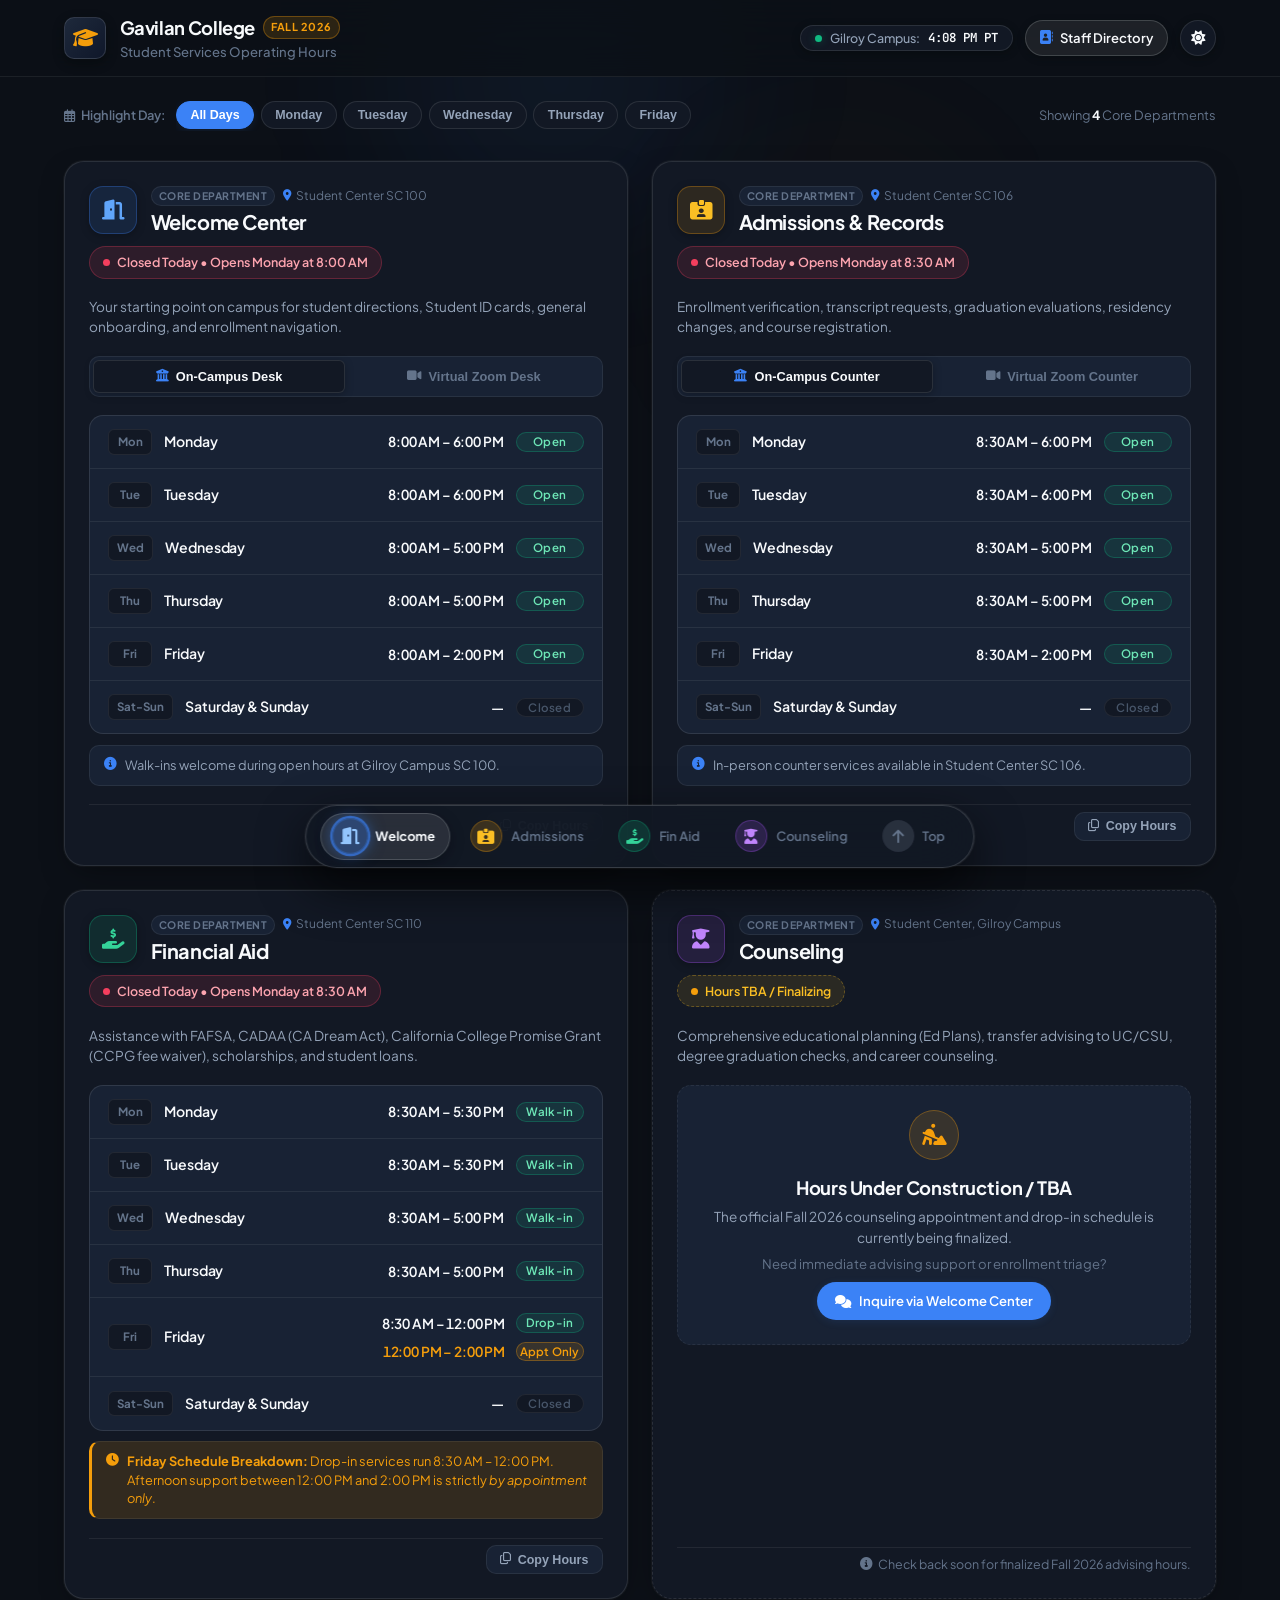
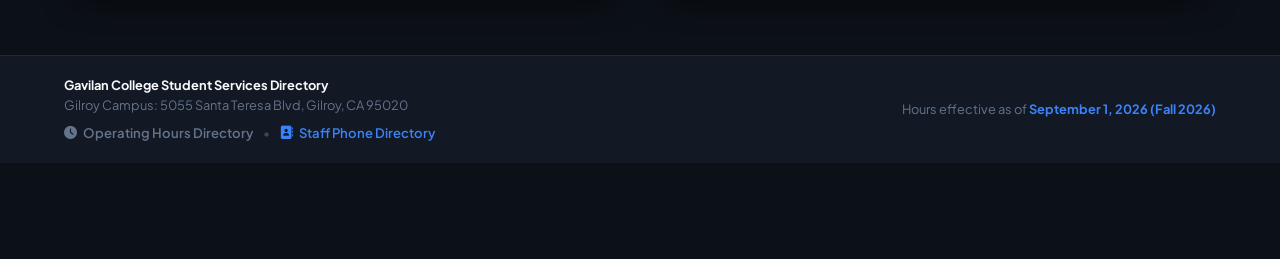
==== commit 647bc516: "Update weekend and Friday schedule labels" ====
--- a/index.html
+++ b/index.html
@@ -182,11 +182,11 @@
                 </div>
                 <div class="schedule-row day-row" data-day="6">
                   <div class="schedule-row-left">
-                    <span class="day-badge">Weekend</span>
+                    <span class="day-badge">Sat-Sun</span>
                     <span class="day-full-name text-muted">Saturday &amp; Sunday</span>
                   </div>
                   <div class="schedule-row-right">
-                    <span class="time-slot text-muted">Closed</span>
+                    <span class="time-slot text-muted">—</span>
                     <span class="badge-tag tag-closed">Closed</span>
                   </div>
                 </div>
@@ -252,11 +252,11 @@
                 </div>
                 <div class="schedule-row day-row" data-day="6">
                   <div class="schedule-row-left">
-                    <span class="day-badge">Weekend</span>
+                    <span class="day-badge">Sat-Sun</span>
                     <span class="day-full-name text-muted">Saturday &amp; Sunday</span>
                   </div>
                   <div class="schedule-row-right">
-                    <span class="time-slot text-muted">Closed</span>
+                    <span class="time-slot text-muted">—</span>
                     <span class="badge-tag tag-closed">Closed</span>
                   </div>
                 </div>
@@ -367,11 +367,11 @@
                 </div>
                 <div class="schedule-row day-row" data-day="6">
                   <div class="schedule-row-left">
-                    <span class="day-badge">Weekend</span>
+                    <span class="day-badge">Sat-Sun</span>
                     <span class="day-full-name text-muted">Saturday &amp; Sunday</span>
                   </div>
                   <div class="schedule-row-right">
-                    <span class="time-slot text-muted">Closed</span>
+                    <span class="time-slot text-muted">—</span>
                     <span class="badge-tag tag-closed">Closed</span>
                   </div>
                 </div>
@@ -431,24 +431,24 @@
                     <span class="day-full-name text-muted">Friday</span>
                   </div>
                   <div class="schedule-row-right">
-                    <span class="time-slot text-muted">Not Available</span>
-                    <span class="badge-tag tag-closed">Unavailable</span>
+                    <span class="time-slot text-muted">—</span>
+                    <span class="badge-tag tag-closed">Closed</span>
                   </div>
                 </div>
                 <div class="schedule-row day-row" data-day="6">
                   <div class="schedule-row-left">
-                    <span class="day-badge">Weekend</span>
+                    <span class="day-badge">Sat-Sun</span>
                     <span class="day-full-name text-muted">Saturday &amp; Sunday</span>
                   </div>
                   <div class="schedule-row-right">
-                    <span class="time-slot text-muted">Closed</span>
+                    <span class="time-slot text-muted">—</span>
                     <span class="badge-tag tag-closed">Closed</span>
                   </div>
                 </div>
               </div>
               <div class="schedule-note alert-warning">
                 <i class="fas fa-exclamation-triangle"></i>
-                <span><strong>Friday Notice:</strong> Zoom counter is Not Available on Fridays. Please visit the in-person counter (8:30 AM – 2:00 PM).</span>
+                <span><strong>Friday Notice:</strong> Zoom counter is Closed on Fridays. Please visit the in-person counter (8:30 AM – 2:00 PM).</span>
               </div>
             </div>
 
@@ -549,11 +549,11 @@
                 </div>
                 <div class="schedule-row day-row" data-day="6">
                   <div class="schedule-row-left">
-                    <span class="day-badge">Weekend</span>
+                    <span class="day-badge">Sat-Sun</span>
                     <span class="day-full-name text-muted">Saturday &amp; Sunday</span>
                   </div>
                   <div class="schedule-row-right">
-                    <span class="time-slot text-muted">Closed</span>
+                    <span class="time-slot text-muted">—</span>
                     <span class="badge-tag tag-closed">Closed</span>
                   </div>
                 </div>
--- a/styles.css
+++ b/styles.css
@@ -323,7 +323,7 @@
 
 /* Live Clock Capsule */
 .status-indicator {
-  display: flex;
+  display: inline-flex;
   align-items: center;
   gap: 0.5rem;
   background: var(--bg-surface);
@@ -333,6 +333,13 @@
   font-size: 0.78rem;
   color: var(--text-secondary);
   box-shadow: var(--shadow-sm);
+  white-space: nowrap !important;
+  flex-shrink: 0;
+  line-height: 1;
+}
+
+.status-indicator * {
+  white-space: nowrap !important;
 }
 
 .pulse-dot {
@@ -342,6 +349,7 @@
   background: var(--status-open);
   box-shadow: 0 0 8px var(--status-open-glow);
   animation: livePulse 2s infinite;
+  flex-shrink: 0;
 }
 
 @keyframes livePulse {
@@ -350,10 +358,18 @@
   100% { transform: scale(0.95); opacity: 0.8; }
 }
 
+.status-label {
+  color: var(--text-secondary);
+  font-weight: 500;
+  white-space: nowrap !important;
+}
+
 .live-clock {
   color: var(--text-main);
   font-family: var(--font-mono);
   font-weight: 600;
+  white-space: nowrap !important;
+  font-variant-numeric: tabular-nums;
 }
 
 /* Theme Switcher Button */
@@ -772,21 +788,22 @@
 .schedule-row-left {
   display: flex;
   align-items: center;
-  gap: 0.85rem;
+  gap: 0.75rem;
   flex-shrink: 0;
 }
 
 .day-badge {
-  font-size: 0.75rem;
+  font-size: 0.72rem;
   font-weight: 700;
   color: var(--text-muted);
   background: var(--bg-surface);
   border: 1px solid var(--border-subtle);
-  padding: 3px 9px;
+  padding: 3px 8px;
   border-radius: var(--radius-xs);
-  min-width: 48px;
+  min-width: 44px;
   text-align: center;
   transition: var(--transition);
+  flex-shrink: 0;
 }
 
 .day-full-name {
@@ -794,6 +811,7 @@
   font-weight: 600;
   color: var(--text-main);
   letter-spacing: -0.01em;
+  white-space: nowrap;
 }
 
 .schedule-row-right {
@@ -802,6 +820,7 @@
   justify-content: flex-end;
   gap: 0.75rem;
   text-align: right;
+  flex-shrink: 0;
 }
 
 .split-times-col {
@@ -817,14 +836,16 @@
   justify-content: flex-end;
   gap: 0.65rem;
   line-height: 1.25;
+  white-space: nowrap;
 }
 
 .time-slot {
-  font-size: 0.88rem;
+  font-size: 0.86rem;
   font-weight: 600;
   color: var(--text-main);
   font-variant-numeric: tabular-nums;
   letter-spacing: -0.01em;
+  white-space: nowrap !important;
 }
 
 .time-slot.sub-time {
@@ -856,10 +877,13 @@
   font-size: 0.72rem;
   font-weight: 600;
   line-height: 1;
-  padding: 3px 8px;
+  padding: 3px 6px;
   border-radius: var(--radius-full);
-  white-space: nowrap;
+  white-space: nowrap !important;
   letter-spacing: 0.02em;
+  width: 68px;
+  min-width: 68px;
+  text-align: center;
   flex-shrink: 0;
 }
 
@@ -1384,12 +1408,51 @@
   .header-container {
     flex-direction: column;
     align-items: flex-start;
-    gap: 0.75rem;
+    gap: 0.65rem;
+    padding: 0 1rem;
   }
 
   .header-actions {
     width: 100%;
-    justify-content: space-between;
+    display: flex;
+    align-items: center;
+    justify-content: flex-start;
+    gap: 0.5rem;
+    flex-wrap: nowrap;
+  }
+
+  .status-indicator {
+    padding: 0.32rem 0.65rem !important;
+    font-size: 0.76rem !important;
+    gap: 0.38rem !important;
+    white-space: nowrap !important;
+    flex-shrink: 0 !important;
+    line-height: 1 !important;
+  }
+
+  .status-indicator .status-label {
+    display: none !important; /* Hide "Gilroy Campus:" on mobile so it stays strictly on 1 clean line */
+  }
+
+  .status-indicator .live-clock {
+    white-space: nowrap !important;
+    font-size: 0.76rem !important;
+  }
+
+  .header-link-btn {
+    padding: 0.32rem 0.65rem !important;
+    font-size: 0.75rem !important;
+    gap: 0.35rem !important;
+    white-space: nowrap !important;
+    flex-shrink: 0 !important;
+  }
+
+  .theme-toggle-btn {
+    margin-left: auto !important; /* Positions theme toggle cleanly at the far right with no middle gap */
+    width: 32px !important;
+    height: 32px !important;
+    font-size: 0.8rem !important;
+    flex-shrink: 0 !important;
   }
 
   .filter-row {
@@ -1408,7 +1471,7 @@
   }
 
   .service-card {
-    padding: 1.15rem;
+    padding: 1.1rem;
     scroll-margin-top: 130px;
   }
 
@@ -1416,16 +1479,70 @@
     font-size: 1.15rem;
   }
 
+  .schedule-list-wrap {
+    border-radius: var(--radius-sm);
+  }
+
   .schedule-row {
-    padding: 0.65rem 0.75rem;
+    padding: 0.62rem 0.7rem !important;
+    gap: 0.35rem !important;
+  }
+
+  .schedule-row.friday-split-row {
+    padding: 0.72rem 0.7rem !important;
+  }
+
+  .schedule-row-left {
+    gap: 0.45rem !important;
+    flex-shrink: 0 !important;
+    min-width: 0 !important;
+  }
+
+  .day-badge {
+    min-width: 34px !important;
+    padding: 2px 4px !important;
+    font-size: 0.66rem !important;
   }
 
   .day-full-name {
-    font-size: 0.82rem;
+    font-size: 0.8rem !important;
+    white-space: nowrap !important;
+  }
+
+  .schedule-row-right {
+    gap: 0.4rem !important;
+    white-space: nowrap !important;
+    flex-shrink: 0 !important;
+  }
+
+  .split-times-col {
+    gap: 0.32rem !important;
+  }
+
+  .split-slot-row {
+    gap: 0.4rem !important;
+    white-space: nowrap !important;
   }
 
   .time-slot {
-    font-size: 0.82rem;
+    font-size: 0.76rem !important;
+    white-space: nowrap !important;
+    letter-spacing: -0.02em !important;
+  }
+
+  .time-slot.sub-time {
+    font-size: 0.74rem !important;
+  }
+
+  .badge-tag {
+    font-size: 0.65rem !important;
+    padding: 2px 0 !important;
+    width: 62px !important;
+    min-width: 62px !important;
+    text-align: center !important;
+    justify-content: center !important;
+    white-space: nowrap !important;
+    flex-shrink: 0 !important;
   }
 
   .footer-container {
@@ -1478,46 +1595,6 @@
   background: rgba(37, 99, 235, 0.1);
   border-color: rgba(37, 99, 235, 0.3);
   color: var(--accent-primary);
-}
-
-.header-left-nav {
-  display: flex;
-  align-items: center;
-  gap: 1rem;
-}
-
-.header-back-link {
-  background: rgba(255, 255, 255, 0.08);
-  border: 1px solid rgba(255, 255, 255, 0.16);
-  color: var(--text-main);
-  padding: 0.45rem 0.9rem;
-  border-radius: var(--radius-full);
-  font-size: 0.84rem;
-  font-weight: 600;
-  display: inline-flex;
-  align-items: center;
-  gap: 0.5rem;
-  text-decoration: none;
-  transition: all 0.2s cubic-bezier(0.16, 1, 0.3, 1);
-  white-space: nowrap;
-}
-
-.header-back-link:hover {
-  background: rgba(59, 130, 246, 0.16);
-  border-color: rgba(59, 130, 246, 0.45);
-  color: #93c5fd;
-  transform: translateX(-2px);
-}
-
-[data-theme="light"] .header-back-link {
-  background: rgba(0, 0, 0, 0.05);
-  border-color: rgba(0, 0, 0, 0.12);
-}
-
-.brand-divider {
-  width: 1px;
-  height: 28px;
-  background: var(--border-subtle);
 }
 
 .footer-nav-links {
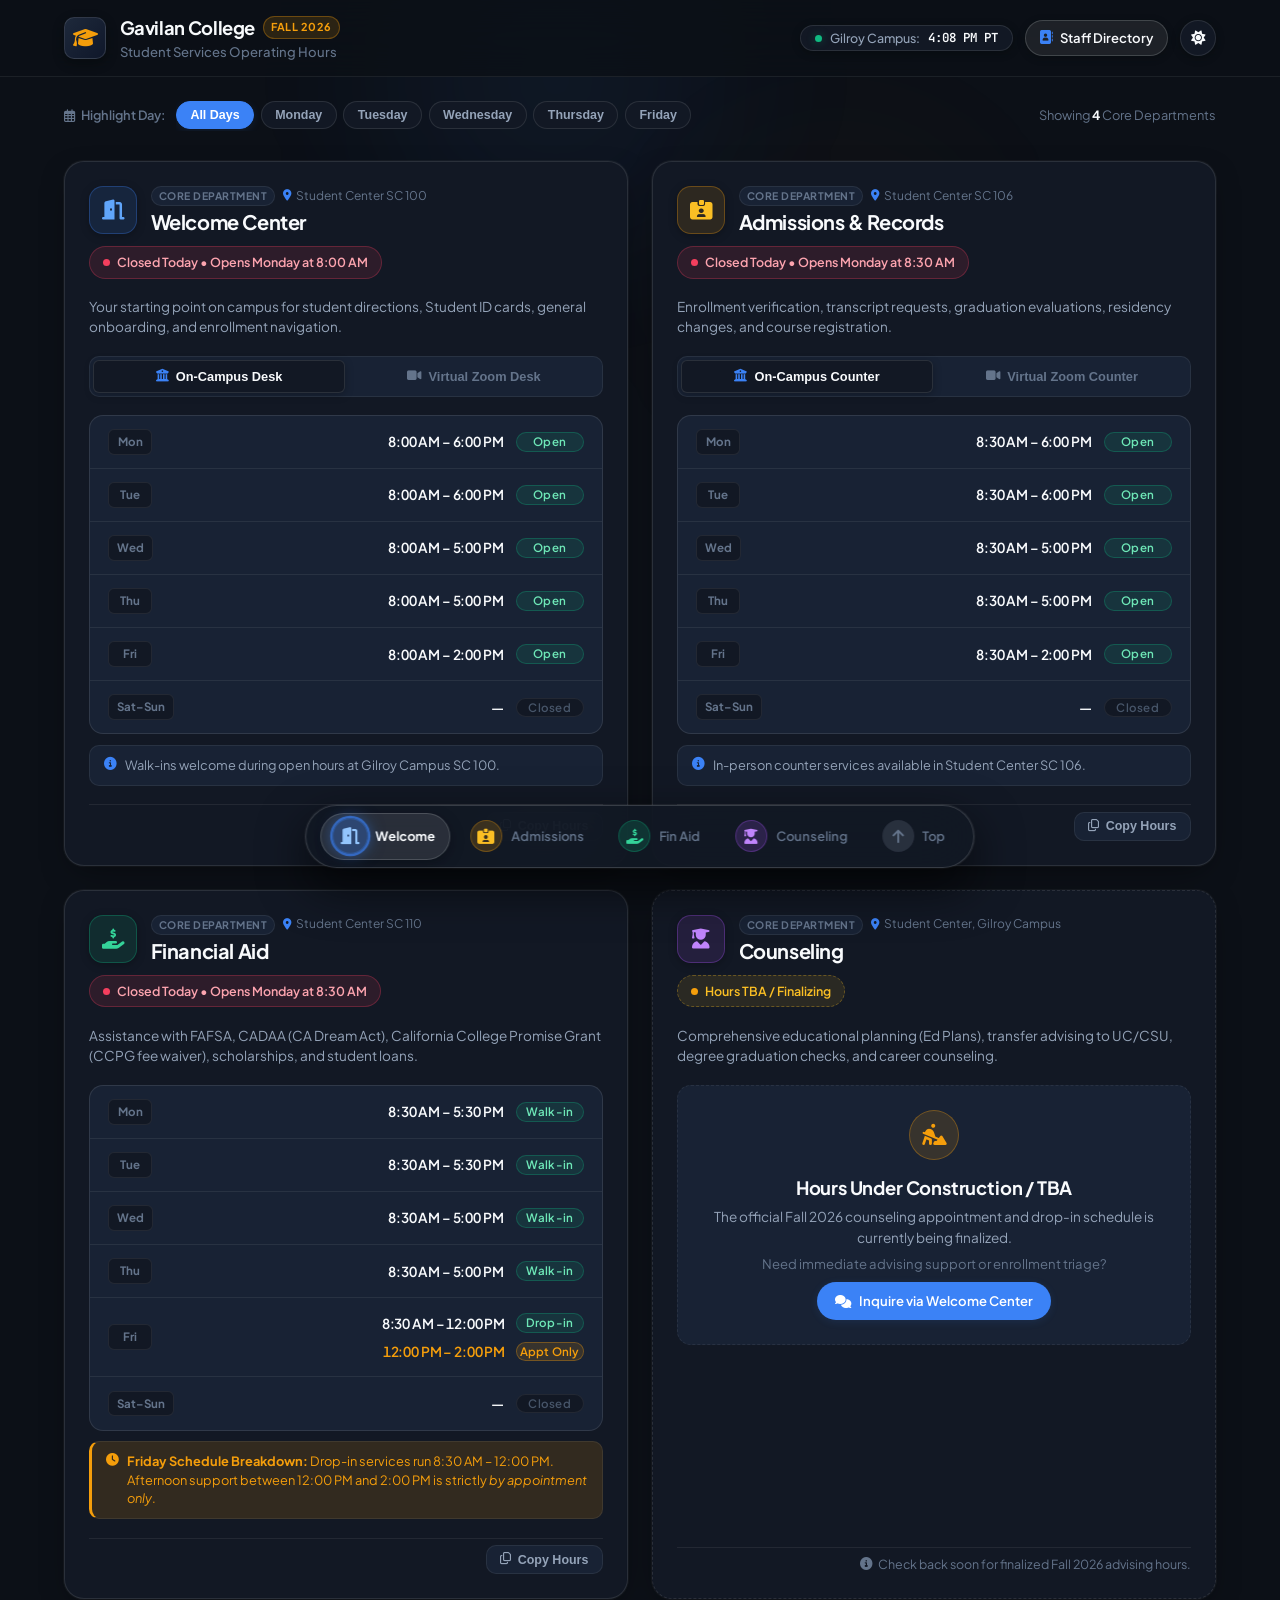
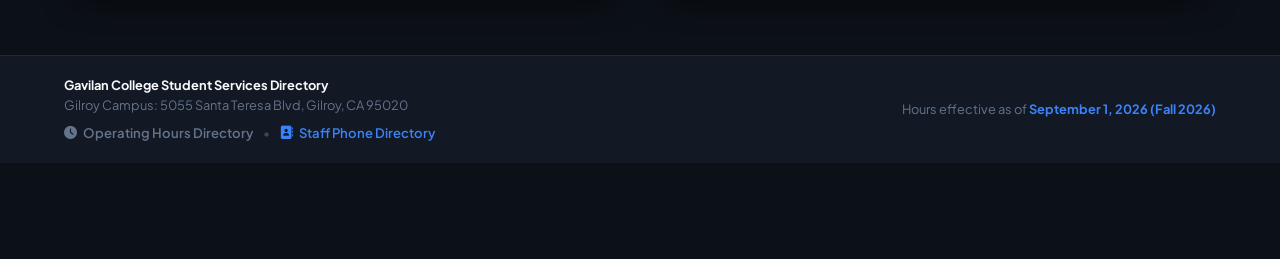
==== commit de2e6443: "Simplify day labels and update weekend badge Removed full day names for weekdays and updated weekend" ====
--- a/index.html
+++ b/index.html
@@ -133,7 +133,6 @@
                 <div class="schedule-row day-row" data-day="1">
                   <div class="schedule-row-left">
                     <span class="day-badge">Mon</span>
-                    <span class="day-full-name">Monday</span>
                   </div>
                   <div class="schedule-row-right">
                     <span class="time-slot">8:00 AM – 6:00 PM</span>
@@ -143,7 +142,6 @@
                 <div class="schedule-row day-row" data-day="2">
                   <div class="schedule-row-left">
                     <span class="day-badge">Tue</span>
-                    <span class="day-full-name">Tuesday</span>
                   </div>
                   <div class="schedule-row-right">
                     <span class="time-slot">8:00 AM – 6:00 PM</span>
@@ -153,7 +151,6 @@
                 <div class="schedule-row day-row" data-day="3">
                   <div class="schedule-row-left">
                     <span class="day-badge">Wed</span>
-                    <span class="day-full-name">Wednesday</span>
                   </div>
                   <div class="schedule-row-right">
                     <span class="time-slot">8:00 AM – 5:00 PM</span>
@@ -163,7 +160,6 @@
                 <div class="schedule-row day-row" data-day="4">
                   <div class="schedule-row-left">
                     <span class="day-badge">Thu</span>
-                    <span class="day-full-name">Thursday</span>
                   </div>
                   <div class="schedule-row-right">
                     <span class="time-slot">8:00 AM – 5:00 PM</span>
@@ -173,7 +169,6 @@
                 <div class="schedule-row day-row" data-day="5">
                   <div class="schedule-row-left">
                     <span class="day-badge">Fri</span>
-                    <span class="day-full-name">Friday</span>
                   </div>
                   <div class="schedule-row-right">
                     <span class="time-slot">8:00 AM – 2:00 PM</span>
@@ -182,8 +177,7 @@
                 </div>
                 <div class="schedule-row day-row" data-day="6">
                   <div class="schedule-row-left">
-                    <span class="day-badge">Sat-Sun</span>
-                    <span class="day-full-name text-muted">Saturday &amp; Sunday</span>
+                    <span class="day-badge day-badge-weekend">Sat–Sun</span>
                   </div>
                   <div class="schedule-row-right">
                     <span class="time-slot text-muted">—</span>
@@ -203,7 +197,6 @@
                 <div class="schedule-row day-row" data-day="1">
                   <div class="schedule-row-left">
                     <span class="day-badge">Mon</span>
-                    <span class="day-full-name">Monday</span>
                   </div>
                   <div class="schedule-row-right">
                     <span class="time-slot">8:00 AM – 6:00 PM</span>
@@ -213,7 +206,6 @@
                 <div class="schedule-row day-row" data-day="2">
                   <div class="schedule-row-left">
                     <span class="day-badge">Tue</span>
-                    <span class="day-full-name">Tuesday</span>
                   </div>
                   <div class="schedule-row-right">
                     <span class="time-slot">8:00 AM – 6:00 PM</span>
@@ -223,7 +215,6 @@
                 <div class="schedule-row day-row" data-day="3">
                   <div class="schedule-row-left">
                     <span class="day-badge">Wed</span>
-                    <span class="day-full-name">Wednesday</span>
                   </div>
                   <div class="schedule-row-right">
                     <span class="time-slot">8:00 AM – 5:00 PM</span>
@@ -233,7 +224,6 @@
                 <div class="schedule-row day-row" data-day="4">
                   <div class="schedule-row-left">
                     <span class="day-badge">Thu</span>
-                    <span class="day-full-name">Thursday</span>
                   </div>
                   <div class="schedule-row-right">
                     <span class="time-slot">8:00 AM – 5:00 PM</span>
@@ -243,7 +233,6 @@
                 <div class="schedule-row day-row" data-day="5">
                   <div class="schedule-row-left">
                     <span class="day-badge">Fri</span>
-                    <span class="day-full-name">Friday</span>
                   </div>
                   <div class="schedule-row-right">
                     <span class="time-slot">8:00 AM – 2:00 PM</span>
@@ -252,8 +241,7 @@
                 </div>
                 <div class="schedule-row day-row" data-day="6">
                   <div class="schedule-row-left">
-                    <span class="day-badge">Sat-Sun</span>
-                    <span class="day-full-name text-muted">Saturday &amp; Sunday</span>
+                    <span class="day-badge day-badge-weekend">Sat–Sun</span>
                   </div>
                   <div class="schedule-row-right">
                     <span class="time-slot text-muted">—</span>
@@ -318,7 +306,6 @@
                 <div class="schedule-row day-row" data-day="1">
                   <div class="schedule-row-left">
                     <span class="day-badge">Mon</span>
-                    <span class="day-full-name">Monday</span>
                   </div>
                   <div class="schedule-row-right">
                     <span class="time-slot">8:30 AM – 6:00 PM</span>
@@ -328,7 +315,6 @@
                 <div class="schedule-row day-row" data-day="2">
                   <div class="schedule-row-left">
                     <span class="day-badge">Tue</span>
-                    <span class="day-full-name">Tuesday</span>
                   </div>
                   <div class="schedule-row-right">
                     <span class="time-slot">8:30 AM – 6:00 PM</span>
@@ -338,7 +324,6 @@
                 <div class="schedule-row day-row" data-day="3">
                   <div class="schedule-row-left">
                     <span class="day-badge">Wed</span>
-                    <span class="day-full-name">Wednesday</span>
                   </div>
                   <div class="schedule-row-right">
                     <span class="time-slot">8:30 AM – 5:00 PM</span>
@@ -348,7 +333,6 @@
                 <div class="schedule-row day-row" data-day="4">
                   <div class="schedule-row-left">
                     <span class="day-badge">Thu</span>
-                    <span class="day-full-name">Thursday</span>
                   </div>
                   <div class="schedule-row-right">
                     <span class="time-slot">8:30 AM – 5:00 PM</span>
@@ -358,7 +342,6 @@
                 <div class="schedule-row day-row" data-day="5">
                   <div class="schedule-row-left">
                     <span class="day-badge">Fri</span>
-                    <span class="day-full-name">Friday</span>
                   </div>
                   <div class="schedule-row-right">
                     <span class="time-slot">8:30 AM – 2:00 PM</span>
@@ -367,8 +350,7 @@
                 </div>
                 <div class="schedule-row day-row" data-day="6">
                   <div class="schedule-row-left">
-                    <span class="day-badge">Sat-Sun</span>
-                    <span class="day-full-name text-muted">Saturday &amp; Sunday</span>
+                    <span class="day-badge day-badge-weekend">Sat–Sun</span>
                   </div>
                   <div class="schedule-row-right">
                     <span class="time-slot text-muted">—</span>
@@ -388,7 +370,6 @@
                 <div class="schedule-row day-row" data-day="1">
                   <div class="schedule-row-left">
                     <span class="day-badge">Mon</span>
-                    <span class="day-full-name">Monday</span>
                   </div>
                   <div class="schedule-row-right">
                     <span class="time-slot">10:00 AM – 3:00 PM</span>
@@ -398,7 +379,6 @@
                 <div class="schedule-row day-row" data-day="2">
                   <div class="schedule-row-left">
                     <span class="day-badge">Tue</span>
-                    <span class="day-full-name">Tuesday</span>
                   </div>
                   <div class="schedule-row-right">
                     <span class="time-slot">10:00 AM – 3:00 PM</span>
@@ -408,7 +388,6 @@
                 <div class="schedule-row day-row" data-day="3">
                   <div class="schedule-row-left">
                     <span class="day-badge">Wed</span>
-                    <span class="day-full-name">Wednesday</span>
                   </div>
                   <div class="schedule-row-right">
                     <span class="time-slot">10:00 AM – 3:00 PM</span>
@@ -418,7 +397,6 @@
                 <div class="schedule-row day-row" data-day="4">
                   <div class="schedule-row-left">
                     <span class="day-badge">Thu</span>
-                    <span class="day-full-name">Thursday</span>
                   </div>
                   <div class="schedule-row-right">
                     <span class="time-slot">10:00 AM – 3:00 PM</span>
@@ -428,7 +406,6 @@
                 <div class="schedule-row day-row" data-day="5">
                   <div class="schedule-row-left">
                     <span class="day-badge">Fri</span>
-                    <span class="day-full-name text-muted">Friday</span>
                   </div>
                   <div class="schedule-row-right">
                     <span class="time-slot text-muted">—</span>
@@ -437,8 +414,7 @@
                 </div>
                 <div class="schedule-row day-row" data-day="6">
                   <div class="schedule-row-left">
-                    <span class="day-badge">Sat-Sun</span>
-                    <span class="day-full-name text-muted">Saturday &amp; Sunday</span>
+                    <span class="day-badge day-badge-weekend">Sat–Sun</span>
                   </div>
                   <div class="schedule-row-right">
                     <span class="time-slot text-muted">—</span>
@@ -492,7 +468,6 @@
                 <div class="schedule-row day-row" data-day="1">
                   <div class="schedule-row-left">
                     <span class="day-badge">Mon</span>
-                    <span class="day-full-name">Monday</span>
                   </div>
                   <div class="schedule-row-right">
                     <span class="time-slot">8:30 AM – 5:30 PM</span>
@@ -502,7 +477,6 @@
                 <div class="schedule-row day-row" data-day="2">
                   <div class="schedule-row-left">
                     <span class="day-badge">Tue</span>
-                    <span class="day-full-name">Tuesday</span>
                   </div>
                   <div class="schedule-row-right">
                     <span class="time-slot">8:30 AM – 5:30 PM</span>
@@ -512,7 +486,6 @@
                 <div class="schedule-row day-row" data-day="3">
                   <div class="schedule-row-left">
                     <span class="day-badge">Wed</span>
-                    <span class="day-full-name">Wednesday</span>
                   </div>
                   <div class="schedule-row-right">
                     <span class="time-slot">8:30 AM – 5:00 PM</span>
@@ -522,7 +495,6 @@
                 <div class="schedule-row day-row" data-day="4">
                   <div class="schedule-row-left">
                     <span class="day-badge">Thu</span>
-                    <span class="day-full-name">Thursday</span>
                   </div>
                   <div class="schedule-row-right">
                     <span class="time-slot">8:30 AM – 5:00 PM</span>
@@ -532,7 +504,6 @@
                 <div class="schedule-row day-row friday-split-row" data-day="5">
                   <div class="schedule-row-left">
                     <span class="day-badge">Fri</span>
-                    <span class="day-full-name">Friday</span>
                   </div>
                   <div class="schedule-row-right">
                     <div class="split-times-col">
@@ -549,8 +520,7 @@
                 </div>
                 <div class="schedule-row day-row" data-day="6">
                   <div class="schedule-row-left">
-                    <span class="day-badge">Sat-Sun</span>
-                    <span class="day-full-name text-muted">Saturday &amp; Sunday</span>
+                    <span class="day-badge day-badge-weekend">Sat–Sun</span>
                   </div>
                   <div class="schedule-row-right">
                     <span class="time-slot text-muted">—</span>
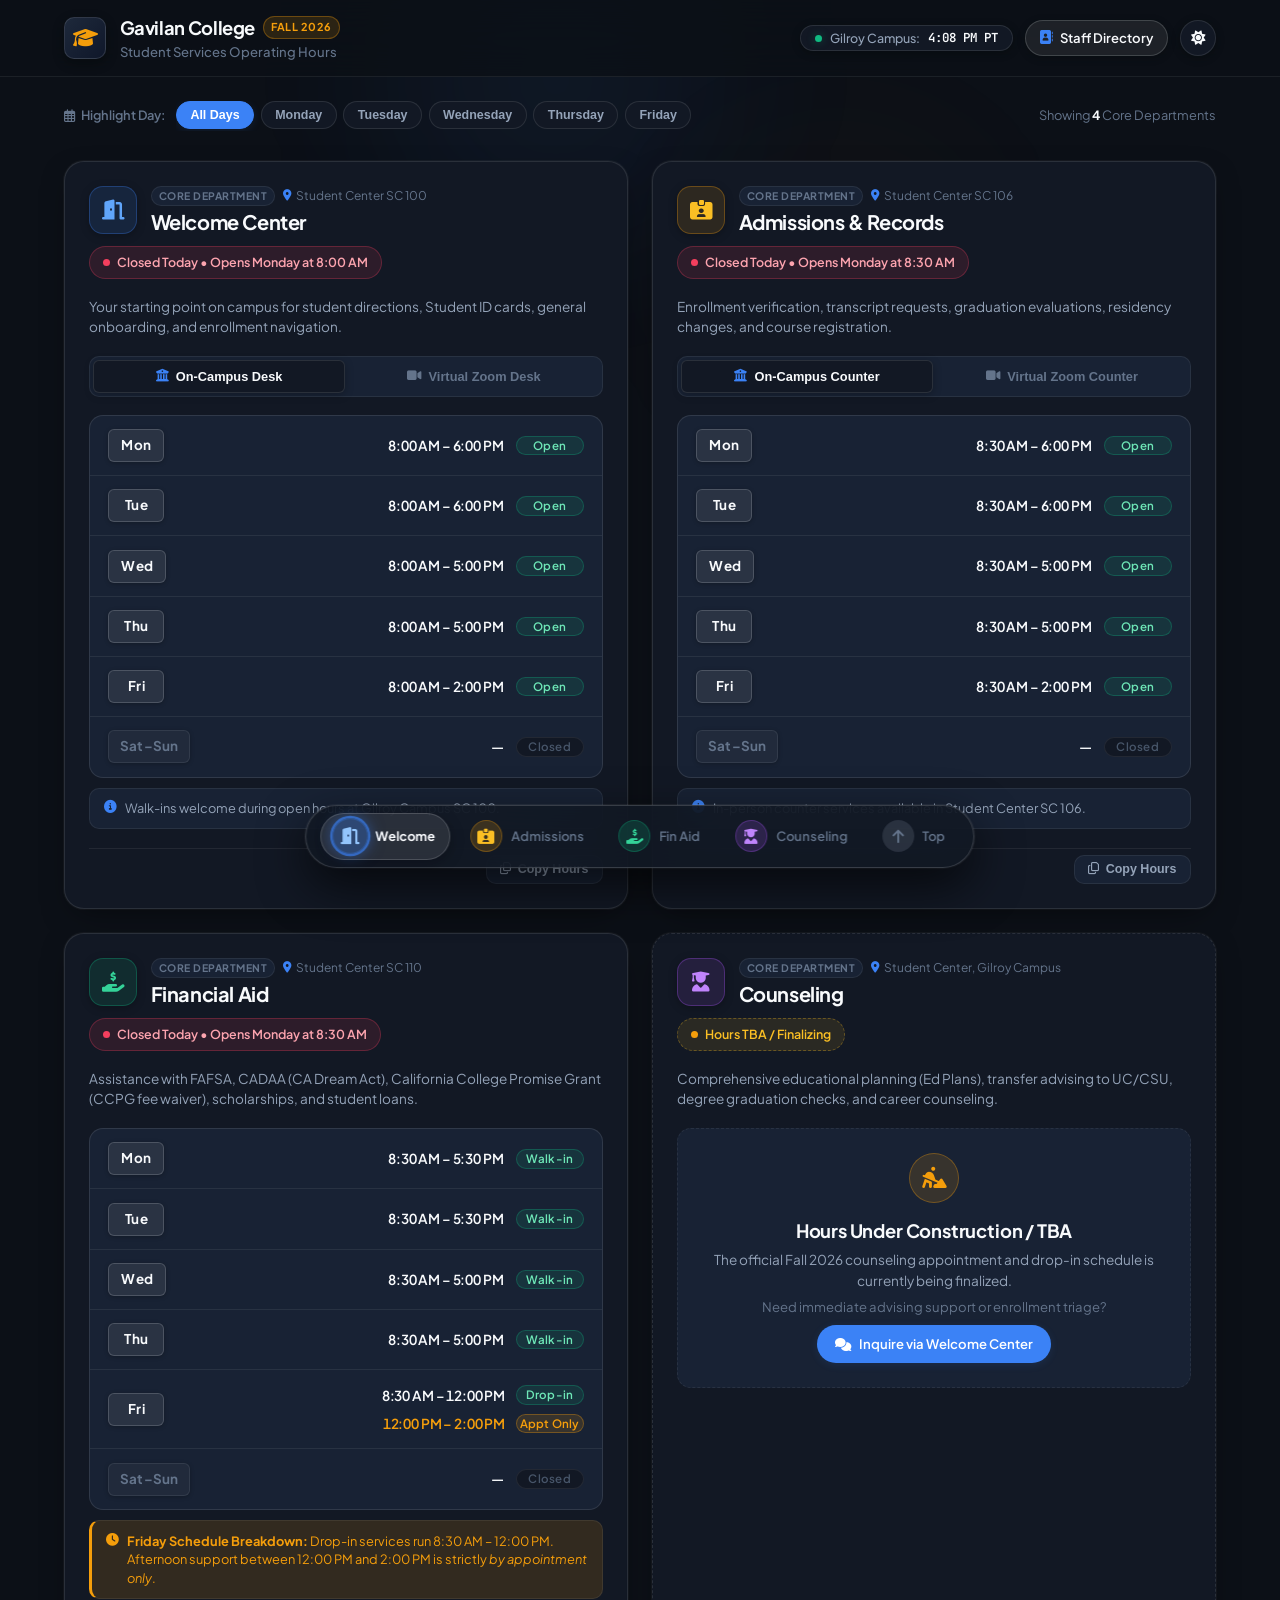
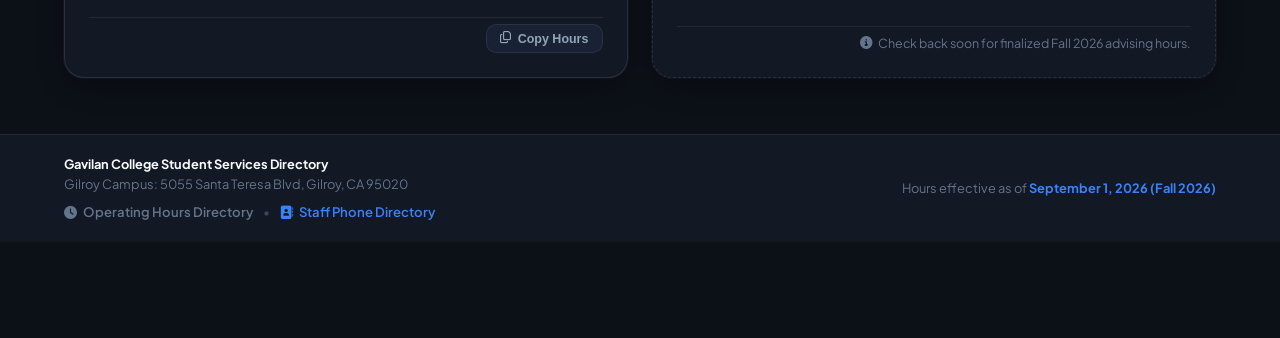
==== commit 12580735: "Add files via upload" ====
--- a/index.html
+++ b/index.html
@@ -5,6 +5,18 @@
   <meta name="viewport" content="width=device-width, initial-scale=1.0">
   <meta name="description" content="Gavilan College Student Services & Operating Hours Directory. Modern Fall 2026 hours for Welcome Center, Admissions & Records, Financial Aid, and Counseling.">
   <title>Gavilan College | Student Services Hours</title>
+
+  <!-- PWA & Apple Touch Icons (iOS Home Screen) -->
+  <link rel="apple-touch-icon" sizes="180x180" href="apple-touch-icon.png">
+  <link rel="icon" type="image/svg+xml" href="icon-512.svg">
+  <link rel="icon" type="image/png" sizes="48x48" href="favicon.png">
+  <link rel="icon" type="image/png" sizes="192x192" href="icon-192.png">
+  <link rel="icon" type="image/png" sizes="512x512" href="icon-512.png">
+  <link rel="manifest" href="manifest.json">
+  <meta name="theme-color" content="#0c1017">
+  <meta name="apple-mobile-web-app-capable" content="yes">
+  <meta name="apple-mobile-web-app-status-bar-style" content="black-translucent">
+  <meta name="apple-mobile-web-app-title" content="GavHours">
 
   <!-- Google Fonts: Plus Jakarta Sans for high-end modern tech/app aesthetic -->
   <link rel="preconnect" href="https://fonts.googleapis.com">
--- a/styles.css
+++ b/styles.css
@@ -793,25 +793,43 @@
 }
 
 .day-badge {
-  font-size: 0.72rem;
+  font-size: 0.84rem;
   font-weight: 700;
+  letter-spacing: 0.02em;
+  color: #f8fafc;
+  background: rgba(255, 255, 255, 0.08);
+  border: 1px solid rgba(255, 255, 255, 0.16);
+  padding: 0.32rem 0.75rem;
+  border-radius: var(--radius-xs);
+  min-width: 56px;
+  text-align: center;
+  display: inline-flex;
+  align-items: center;
+  justify-content: center;
+  transition: all var(--transition);
+  box-shadow: 0 1px 4px rgba(0, 0, 0, 0.25);
+  flex-shrink: 0;
+}
+
+.day-badge.day-badge-weekend {
+  min-width: 78px;
+  padding: 0.32rem 0.65rem;
   color: var(--text-muted);
-  background: var(--bg-surface);
-  border: 1px solid var(--border-subtle);
-  padding: 3px 8px;
-  border-radius: var(--radius-xs);
-  min-width: 44px;
-  text-align: center;
-  transition: var(--transition);
-  flex-shrink: 0;
-}
-
-.day-full-name {
-  font-size: 0.88rem;
-  font-weight: 600;
-  color: var(--text-main);
-  letter-spacing: -0.01em;
-  white-space: nowrap;
+  background: rgba(255, 255, 255, 0.04);
+  border-color: rgba(255, 255, 255, 0.08);
+}
+
+[data-theme="light"] .day-badge {
+  background: #ffffff;
+  color: #0f172a;
+  border-color: rgba(0, 0, 0, 0.14);
+  box-shadow: 0 1px 3px rgba(0, 0, 0, 0.06);
+}
+
+[data-theme="light"] .day-badge.day-badge-weekend {
+  background: #f1f5f9;
+  color: #64748b;
+  border-color: rgba(0, 0, 0, 0.08);
 }
 
 .schedule-row-right {
@@ -1484,61 +1502,61 @@
   }
 
   .schedule-row {
-    padding: 0.62rem 0.7rem !important;
-    gap: 0.35rem !important;
+    padding: 0.68rem 0.85rem !important;
+    gap: 0.5rem !important;
   }
 
   .schedule-row.friday-split-row {
-    padding: 0.72rem 0.7rem !important;
+    padding: 0.78rem 0.85rem !important;
   }
 
   .schedule-row-left {
-    gap: 0.45rem !important;
+    gap: 0 !important;
     flex-shrink: 0 !important;
-    min-width: 0 !important;
   }
 
   .day-badge {
-    min-width: 34px !important;
-    padding: 2px 4px !important;
-    font-size: 0.66rem !important;
-  }
-
-  .day-full-name {
     font-size: 0.8rem !important;
-    white-space: nowrap !important;
+    min-width: 52px !important;
+    padding: 0.28rem 0.6rem !important;
+  }
+
+  .day-badge.day-badge-weekend {
+    font-size: 0.76rem !important;
+    min-width: 70px !important;
+    padding: 0.28rem 0.5rem !important;
   }
 
   .schedule-row-right {
-    gap: 0.4rem !important;
+    gap: 0.5rem !important;
     white-space: nowrap !important;
     flex-shrink: 0 !important;
   }
 
   .split-times-col {
-    gap: 0.32rem !important;
+    gap: 0.35rem !important;
   }
 
   .split-slot-row {
-    gap: 0.4rem !important;
+    gap: 0.45rem !important;
     white-space: nowrap !important;
   }
 
   .time-slot {
-    font-size: 0.76rem !important;
+    font-size: 0.82rem !important;
     white-space: nowrap !important;
-    letter-spacing: -0.02em !important;
+    letter-spacing: -0.01em !important;
   }
 
   .time-slot.sub-time {
-    font-size: 0.74rem !important;
+    font-size: 0.78rem !important;
   }
 
   .badge-tag {
-    font-size: 0.65rem !important;
-    padding: 2px 0 !important;
-    width: 62px !important;
-    min-width: 62px !important;
+    font-size: 0.68rem !important;
+    padding: 3px 0 !important;
+    width: 64px !important;
+    min-width: 64px !important;
     text-align: center !important;
     justify-content: center !important;
     white-space: nowrap !important;
